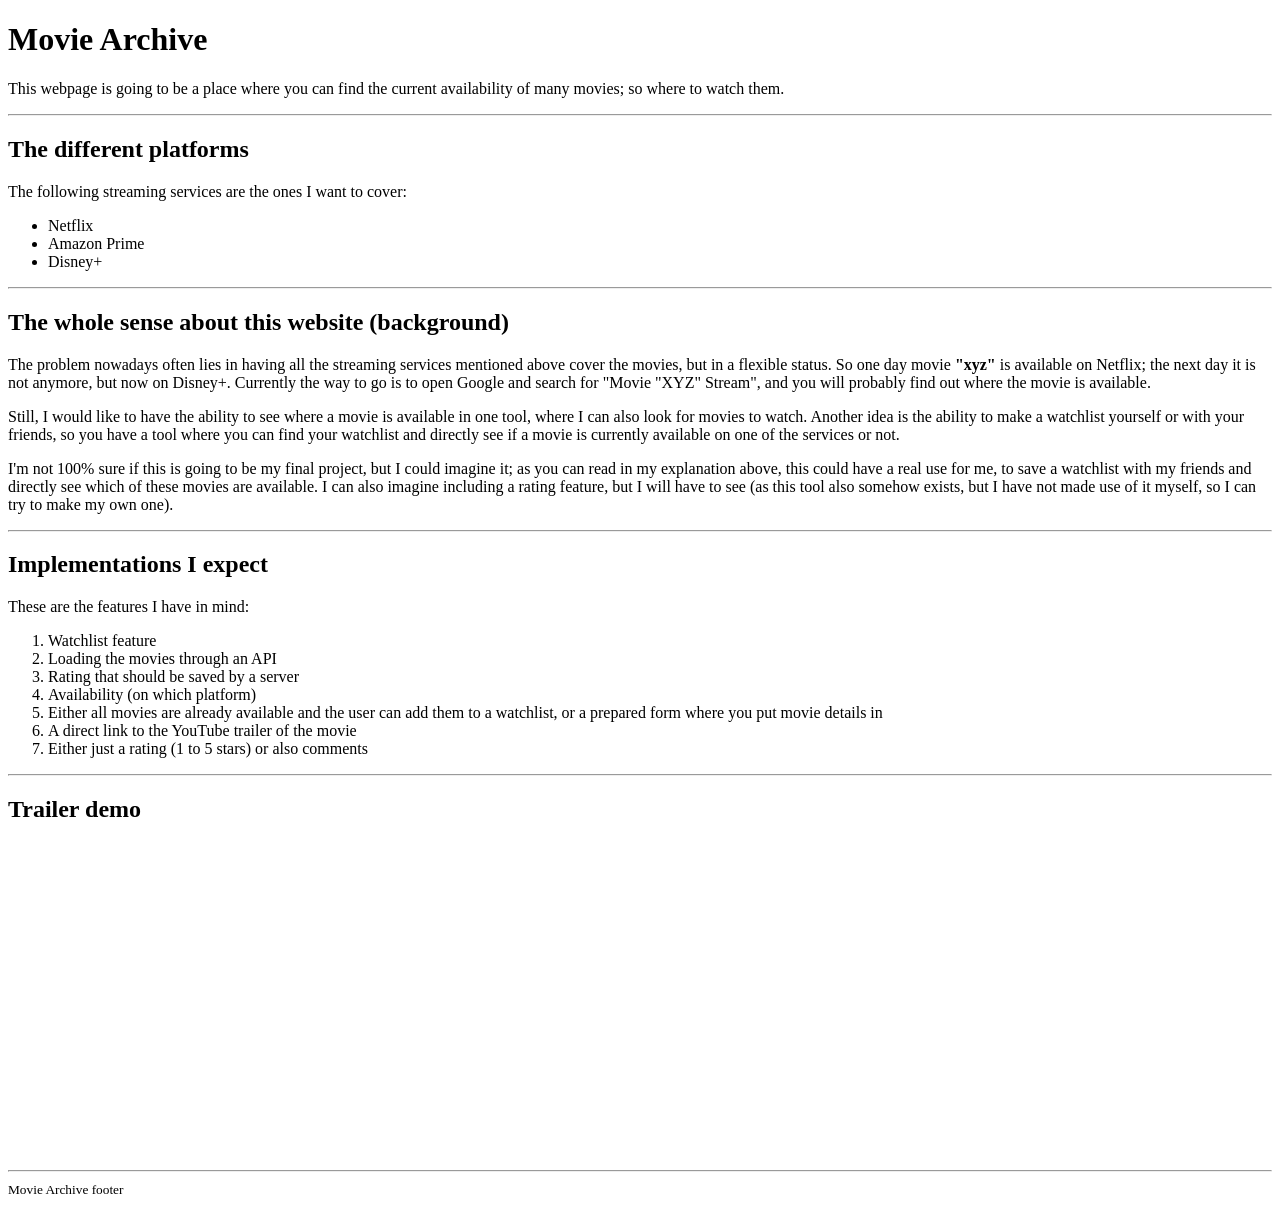
==== index.html @ 158f3317 "Add files via upload" ====
<!DOCTYPE html>
<html lang="en">

<head>
    <meta charset="UTF-8">
    <meta name="viewport" content="width=device-width, initial-scale=1.0">
    <title>Movie Archive</title>
</head>

<body>
    <header>
        <h1>Movie Archive</h1>
        <p>This webpage is going to be a place where you can find the current availability of many movies; so where to watch them.</p>
        <hr>
    </header>

    <main>
        <h2>The different platforms</h2>
        <p>The following streaming services are the ones I want to cover:</p>
        <ul>
            <li>Netflix</li>
            <li>Amazon Prime</li>
            <li>Disney+</li>
        </ul>

        <hr>

        <h2>The whole sense about this website (background)</h2>
        <p>
            The problem nowadays often lies in having all the streaming services mentioned above cover the movies,
            but in a flexible status. So one day movie <strong>"xyz"</strong> is available on Netflix;
            the next day it is not anymore, but now on Disney+. Currently the way to go is to open Google and search
            for "Movie "XYZ" Stream", and you will probably find out where the movie is available.
        </p>
        <p>
            Still, I would like to have the ability to see where a movie is available in one tool,
            where I can also look for movies to watch. Another idea is the ability to make a watchlist yourself or
            with your friends, so you have a tool where you can find your watchlist and directly see if a movie is
            currently available on one of the services or not.
        </p>
        <p>
            I'm not 100% sure if this is going to be my final project, but I could imagine it; as you can read
            in my explanation above, this could have a real use for me, to save a watchlist with my friends and
            directly see which of these movies are available. I can also imagine including a rating feature, but
            I will have to see (as this tool also somehow exists, but I have not made use of it myself, so I can
            try to make my own one).
        </p>

        <hr>

        <h2>Implementations I expect</h2>
        <p>These are the features I have in mind:</p>
        <ol>
            <li>Watchlist feature</li>
            <li>Loading the movies through an API</li>
            <li>Rating that should be saved by a server</li>
            <li>Availability (on which platform)</li>
            <li>Either all movies are already available and the user can add them to a watchlist,
                or a prepared form where you put movie details in</li>
            <li>A direct link to the YouTube trailer of the movie</li>
            <li>Either just a rating (1 to 5 stars) or also comments</li>
        </ol>

        <hr> 

        <h2>Trailer demo</h2>
        <iframe width="560" height="315"
            src="https://www.youtube.com/embed/YoHD9XEInc0"
            title="YouTube video player"
            frameborder="0"
            allowfullscreen></iframe>

    </main>

    <footer>
        <hr>
        <small>Movie Archive footer</small>
    </footer>

</body>

</html>
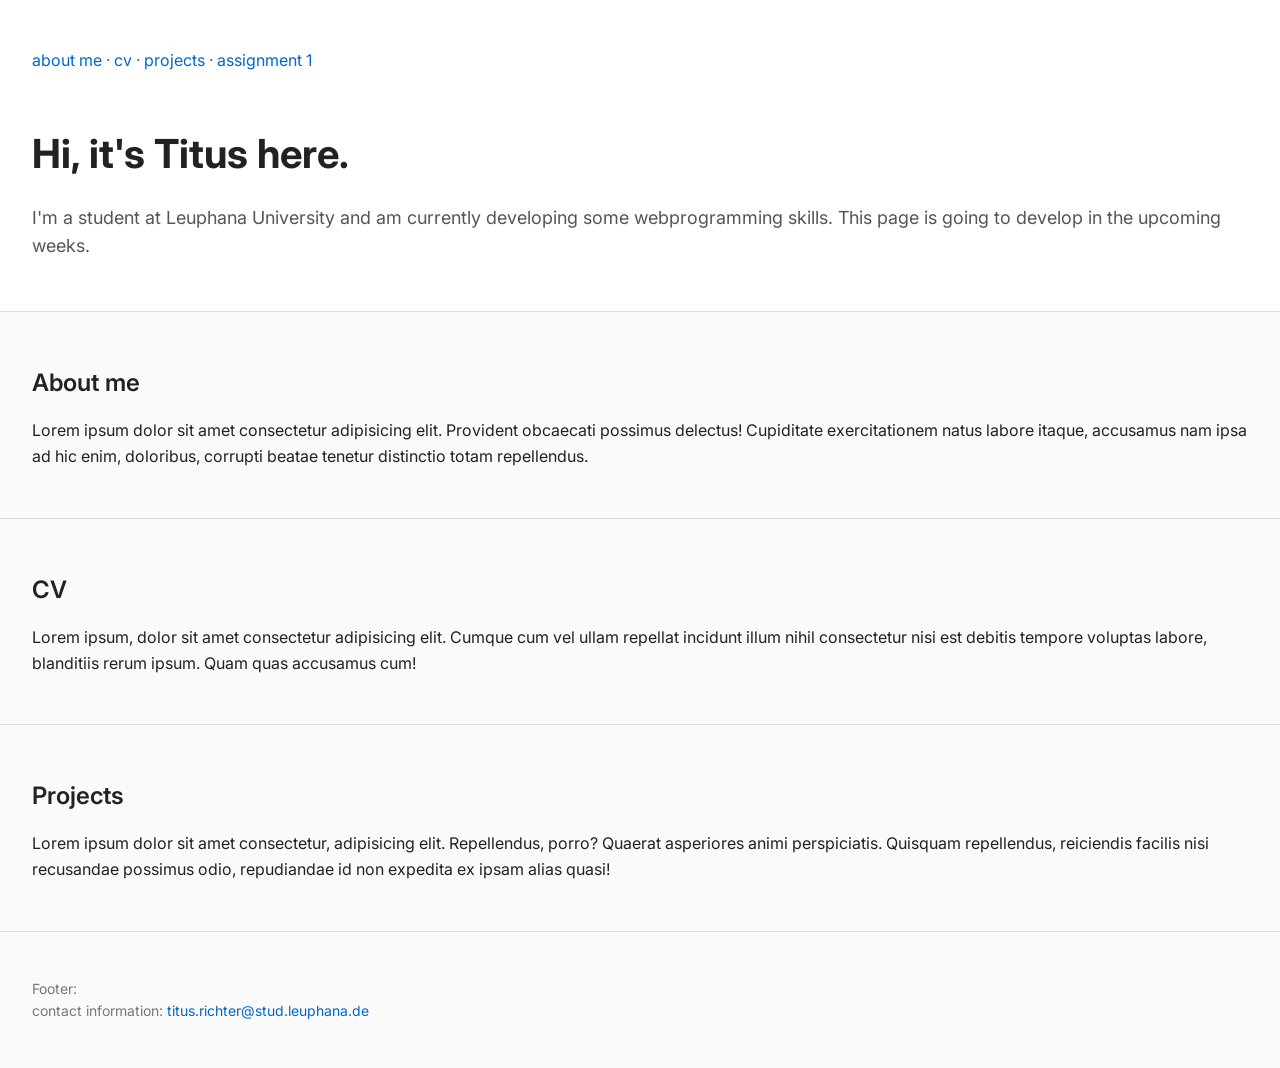
==== commit 52b33bbf: "Assignment 2: CV homepage with CSS + moved Movie Archive to assignment1/" ====
--- a/index.html
+++ b/index.html
@@ -4,79 +4,61 @@
 <head>
     <meta charset="UTF-8">
     <meta name="viewport" content="width=device-width, initial-scale=1.0">
-    <title>Movie Archive</title>
+    <meta name="description" content="This is the personal Website of Titus Richter">
+    <meta name="author" content="Titus Richter">
+    <title>Titus Richter: CV Webpage</title>
+
+    <link href="https://fonts.googleapis.com/css2?family=Inter:wght@400;600;700&display=swap" rel="stylesheet">
+
+    <link href="styles.css" rel="stylesheet">
 </head>
 
 <body>
-    <header>
-        <h1>Movie Archive</h1>
-        <p>This webpage is going to be a place where you can find the current availability of many movies; so where to watch them.</p>
-        <hr>
+    <header class="hero">
+        <p class="nav">
+            <a href="#about">about me</a> ·
+            <a href="#cv">cv</a> ·
+            <a href="#projects">projects</a> ·
+            <a href="assignment1/index.html">assignment 1</a>
+        </p>
+
+        <h1>Hi, it's Titus here.</h1>
+        <p class="lead">
+            I'm a student at Leuphana University and am currently developing some
+            webprogramming skills. This page is going to develop in the upcoming weeks.
+        </p>
     </header>
 
     <main>
-        <h2>The different platforms</h2>
-        <p>The following streaming services are the ones I want to cover:</p>
-        <ul>
-            <li>Netflix</li>
-            <li>Amazon Prime</li>
-            <li>Disney+</li>
-        </ul>
+        <section id="about" class="section">
+            <h2>About me</h2>
+            <p>
+                Lorem ipsum dolor sit amet consectetur adipisicing elit. Provident obcaecati possimus delectus! Cupiditate exercitationem natus labore itaque, accusamus nam ipsa ad hic enim, doloribus, corrupti beatae tenetur distinctio totam repellendus.
+            </p>
+        </section>
 
-        <hr>
+        <section id="cv" class="section">
+            <h2>CV</h2>
+            <p>
+                Lorem ipsum, dolor sit amet consectetur adipisicing elit. Cumque cum vel ullam repellat incidunt illum nihil consectetur nisi est debitis tempore voluptas labore, blanditiis rerum ipsum. Quam quas accusamus cum!
+            </p>
+        </section>
 
-        <h2>The whole sense about this website (background)</h2>
-        <p>
-            The problem nowadays often lies in having all the streaming services mentioned above cover the movies,
-            but in a flexible status. So one day movie <strong>"xyz"</strong> is available on Netflix;
-            the next day it is not anymore, but now on Disney+. Currently the way to go is to open Google and search
-            for "Movie "XYZ" Stream", and you will probably find out where the movie is available.
-        </p>
-        <p>
-            Still, I would like to have the ability to see where a movie is available in one tool,
-            where I can also look for movies to watch. Another idea is the ability to make a watchlist yourself or
-            with your friends, so you have a tool where you can find your watchlist and directly see if a movie is
-            currently available on one of the services or not.
-        </p>
-        <p>
-            I'm not 100% sure if this is going to be my final project, but I could imagine it; as you can read
-            in my explanation above, this could have a real use for me, to save a watchlist with my friends and
-            directly see which of these movies are available. I can also imagine including a rating feature, but
-            I will have to see (as this tool also somehow exists, but I have not made use of it myself, so I can
-            try to make my own one).
-        </p>
-
-        <hr>
-
-        <h2>Implementations I expect</h2>
-        <p>These are the features I have in mind:</p>
-        <ol>
-            <li>Watchlist feature</li>
-            <li>Loading the movies through an API</li>
-            <li>Rating that should be saved by a server</li>
-            <li>Availability (on which platform)</li>
-            <li>Either all movies are already available and the user can add them to a watchlist,
-                or a prepared form where you put movie details in</li>
-            <li>A direct link to the YouTube trailer of the movie</li>
-            <li>Either just a rating (1 to 5 stars) or also comments</li>
-        </ol>
-
-        <hr> 
-
-        <h2>Trailer demo</h2>
-        <iframe width="560" height="315"
-            src="https://www.youtube.com/embed/YoHD9XEInc0"
-            title="YouTube video player"
-            frameborder="0"
-            allowfullscreen></iframe>
-
+        <section id="projects" class="section">
+            <h2>Projects</h2>
+            <p>
+                Lorem ipsum dolor sit amet consectetur, adipisicing elit. Repellendus, porro? Quaerat asperiores animi perspiciatis. Quisquam repellendus, reiciendis facilis nisi recusandae possimus odio, repudiandae id non expedita ex ipsam alias quasi!
+            </p>
+        </section>
     </main>
 
     <footer>
-        <hr>
-        <small>Movie Archive footer</small>
+        <p>
+            Footer:
+            <br>
+            contact information: <a href="mailto:titus.richter@stud.leuphana.de">titus.richter@stud.leuphana.de</a>
+        </p>
     </footer>
-
 </body>
 
 </html>
--- a/styles.css
+++ b/styles.css
@@ -0,0 +1,63 @@
+body {
+    font-family: 'Inter', sans-serif;
+    color: #222;
+    background-color: #fafafa;
+    line-height: 1.6;
+    margin: 0;
+    padding: 0;
+}
+
+
+h1 {
+    font-size: 2.5rem;
+    font-weight: 700;
+    margin-bottom: 1rem;
+}
+
+h2 {
+    font-size: 1.5rem;
+    font-weight: 600;
+    margin-bottom: 1rem;
+}
+
+
+.lead {
+    font-size: 1.125rem;
+    color: #555;
+}
+
+
+a {
+    color: #0066cc;
+    text-decoration: none;
+}
+
+a:hover {
+    text-decoration: underline;
+}
+
+
+.hero {
+    padding: 2rem;
+    background-color: #fff;
+    border-bottom: 1px solid #ddd;
+}
+
+
+.nav {
+    margin-bottom: 3rem;
+    color: #555;
+}
+
+
+.section {
+    padding: 2rem;
+    border-bottom: 1px solid #ddd;
+}
+
+
+footer {
+    padding: 2rem;
+    color: #777;
+    font-size: 0.875rem;
+}
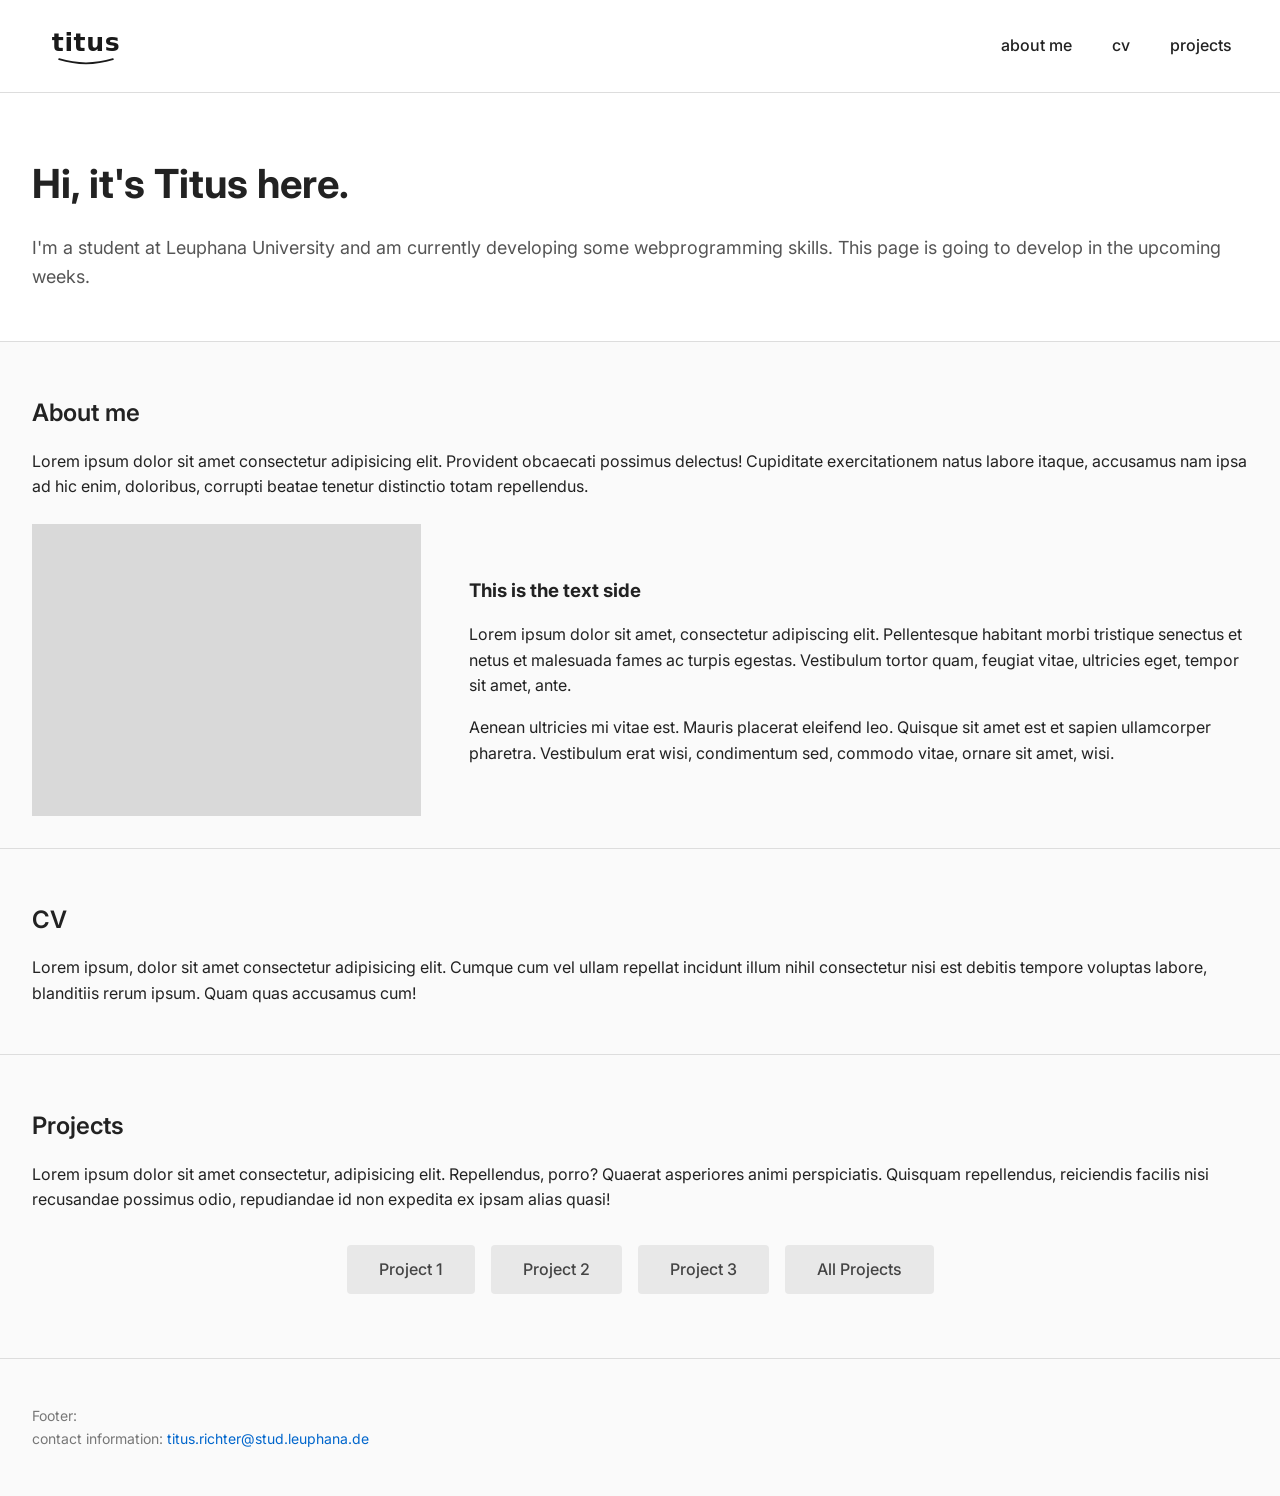
==== commit 66455b04: "Added logo, navbar, toolbar and text-image layout for week 3" ====
--- a/index.html
+++ b/index.html
@@ -14,14 +14,18 @@
 </head>
 
 <body>
+    <nav class="navbar">
+        <a href="index.html" class="brand">
+            <img src="images/logo.svg" alt="Titus" class="logo">
+        </a>
+        <ul class="nav-links">
+            <li><a href="#about">about me</a></li>
+            <li><a href="#cv">cv</a></li>
+            <li><a href="#projects">projects</a></li>
+        </ul>
+    </nav>
+
     <header class="hero">
-        <p class="nav">
-            <a href="#about">about me</a> ·
-            <a href="#cv">cv</a> ·
-            <a href="#projects">projects</a> ·
-            <a href="assignment1/index.html">assignment 1</a>
-        </p>
-
         <h1>Hi, it's Titus here.</h1>
         <p class="lead">
             I'm a student at Leuphana University and am currently developing some
@@ -35,6 +39,21 @@
             <p>
                 Lorem ipsum dolor sit amet consectetur adipisicing elit. Provident obcaecati possimus delectus! Cupiditate exercitationem natus labore itaque, accusamus nam ipsa ad hic enim, doloribus, corrupti beatae tenetur distinctio totam repellendus.
             </p>
+
+            <div class="text-image-row">
+                <div class="col">
+                    <div class="img-placeholder"></div>
+                </div>
+                <div class="col">
+                    <h3>This is the text side</h3>
+                    <p>
+                        Lorem ipsum dolor sit amet, consectetur adipiscing elit. Pellentesque habitant morbi tristique senectus et netus et malesuada fames ac turpis egestas. Vestibulum tortor quam, feugiat vitae, ultricies eget, tempor sit amet, ante.
+                    </p>
+                    <p>
+                        Aenean ultricies mi vitae est. Mauris placerat eleifend leo. Quisque sit amet est et sapien ullamcorper pharetra. Vestibulum erat wisi, condimentum sed, commodo vitae, ornare sit amet, wisi.
+                    </p>
+                </div>
+            </div>
         </section>
 
         <section id="cv" class="section">
@@ -49,6 +68,13 @@
             <p>
                 Lorem ipsum dolor sit amet consectetur, adipisicing elit. Repellendus, porro? Quaerat asperiores animi perspiciatis. Quisquam repellendus, reiciendis facilis nisi recusandae possimus odio, repudiandae id non expedita ex ipsam alias quasi!
             </p>
+
+            <ul class="toolbar">
+                <li><a href="#">Project 1</a></li>
+                <li><a href="#">Project 2</a></li>
+                <li><a href="#">Project 3</a></li>
+                <li><a href="#">All Projects</a></li>
+            </ul>
         </section>
     </main>
 
--- a/styles.css
+++ b/styles.css
@@ -44,9 +44,96 @@
 }
 
 
-.nav {
-    margin-bottom: 3rem;
-    color: #555;
+/* ---- Claude was used a help-tool in cowork to optimize my css from here ---- */
+/* ---- The focus should lay on my own skills and not AI. But AI is being used partly for support and optimization. ---- */
+.navbar {
+    display: flex;                  
+    justify-content: space-between; 
+    align-items: center;            
+    padding: 1.5rem 3rem;           
+    background-color: #fff;
+    border-bottom: 1px solid #ddd;
+    position: sticky;              
+    top: 0;                       
+}
+
+.brand {
+    display: flex;       
+    align-items: center;
+}
+
+.logo {
+    height: 44px;         
+    width: auto;
+}
+
+.nav-links {
+    display: flex;        
+    gap: 2.5rem;          
+    list-style: none;    
+    margin: 0;
+    padding: 0;
+}
+
+.nav-links a {
+    color: #222;
+    font-weight: 500;
+}
+
+.nav-links a:hover {
+    color: #000;
+    text-decoration: none;
+}
+
+.toolbar {
+    display: flex;            
+    justify-content: center;  
+    gap: 1rem;               
+    flex-wrap: wrap;          
+    list-style: none;         
+    margin: 2rem 0;
+    padding: 0;
+}
+
+.toolbar a {
+    display: block;
+    padding: 0.75rem 2rem;    
+    background: #e8e8e8;
+    border-radius: 4px;
+    color: #444;
+    text-decoration: none;
+    font-weight: 500;
+}
+
+.toolbar a:hover {
+    background: #ddd;
+    text-decoration: none;
+}
+
+.text-image-row {
+    display: flex;        
+    gap: 3rem;            
+    margin-top: 1.5rem;
+    align-items: center;  
+}
+
+.text-image-row .col:first-child { flex: 1; }   
+.text-image-row .col:last-child  { flex: 2; }   
+
+.img-placeholder {
+    width: 100%;
+    aspect-ratio: 4 / 3;   
+    background: #d9d9d9;    
+}
+
+.text-image-row h3 {
+    margin-bottom: 0.75rem;
+}
+
+@media (max-width: 640px) {
+    .text-image-row {
+        flex-direction: column;
+    }
 }
 
 
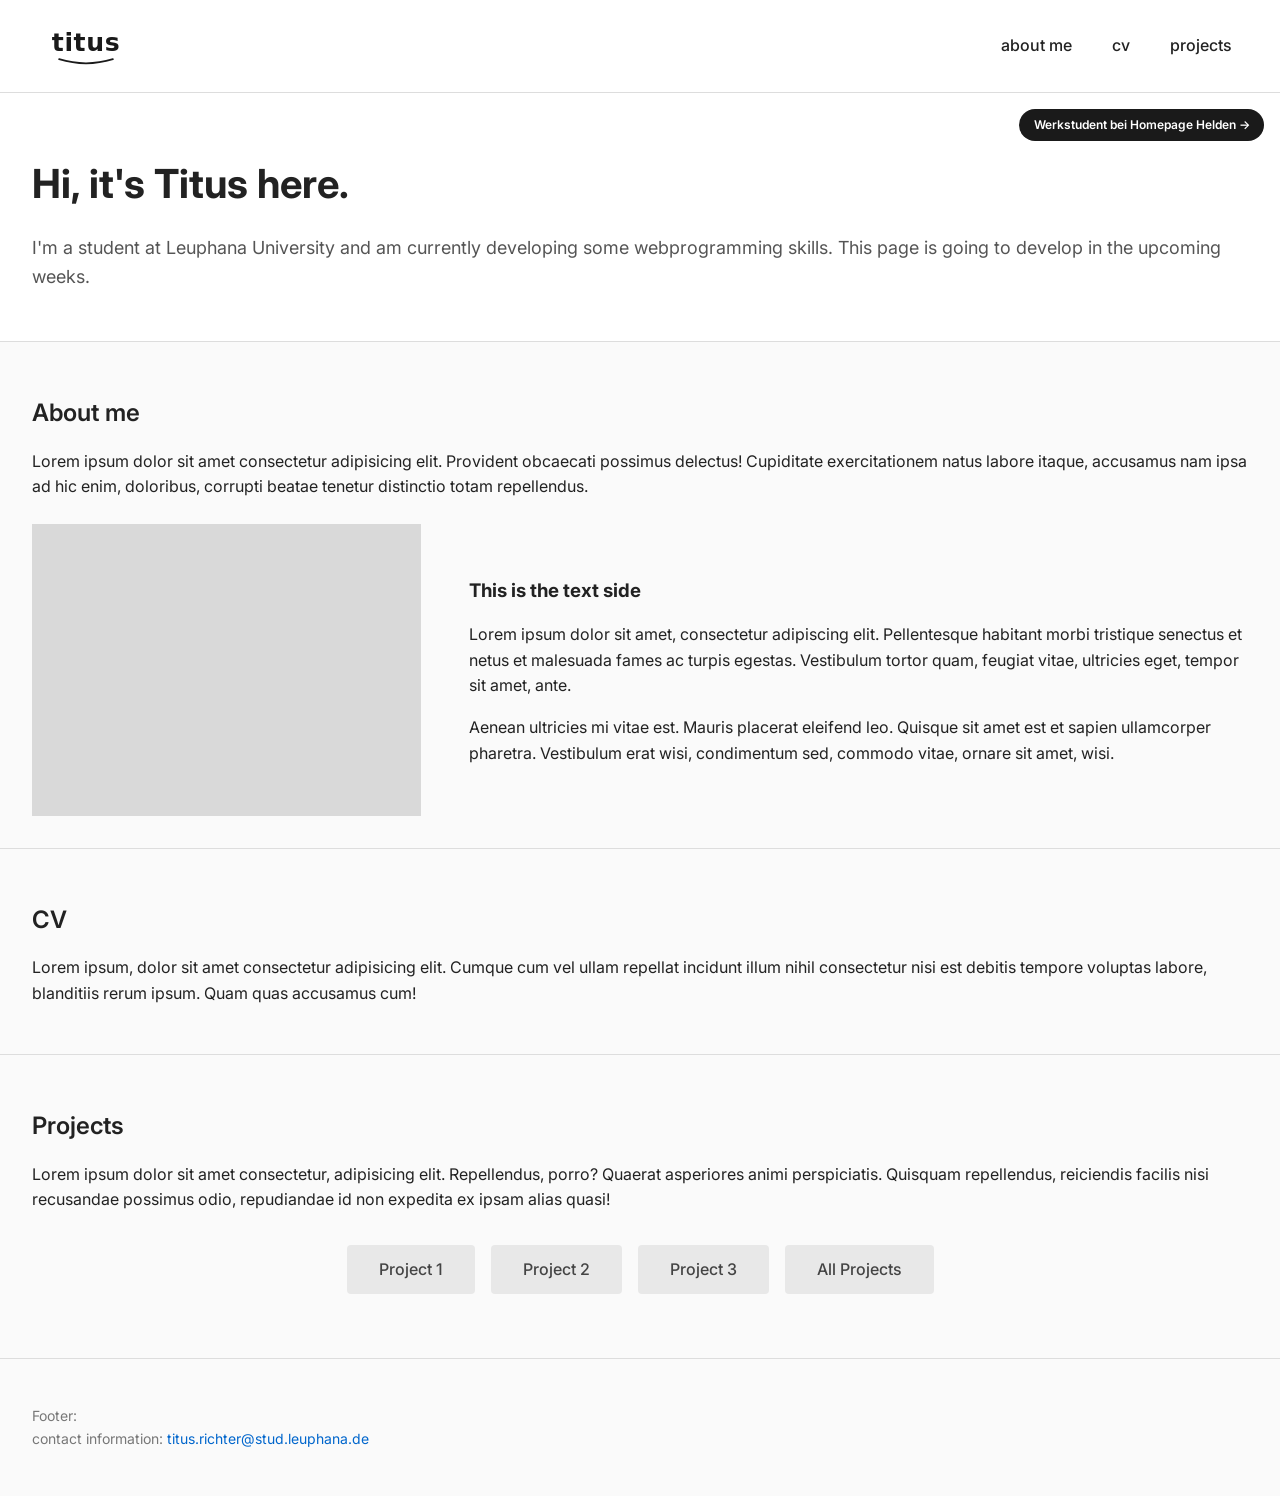
==== commit 44275385: "Werkstudent-Badge im Hero ergänzt (position)" ====
--- a/index.html
+++ b/index.html
@@ -26,6 +26,7 @@
     </nav>
 
     <header class="hero">
+        <a href="index.html" class="badge">Werkstudent bei Homepage Helden &rarr;</a>
         <h1>Hi, it's Titus here.</h1>
         <p class="lead">
             I'm a student at Leuphana University and am currently developing some
--- a/styles.css
+++ b/styles.css
@@ -41,6 +41,24 @@
     padding: 2rem;
     background-color: #fff;
     border-bottom: 1px solid #ddd;
+    position: relative;  
+}
+
+.badge {
+    position: absolute;   
+    top: 16px;           
+    right: 16px;         
+    background: #1a1a1a;
+    color: #fff;
+    font-size: 0.75rem;
+    font-weight: 600;
+    padding: 0.4rem 0.9rem;
+    border-radius: 999px; 
+    text-decoration: none;
+}
+
+.badge:hover {
+    background: #333;
 }
 
 
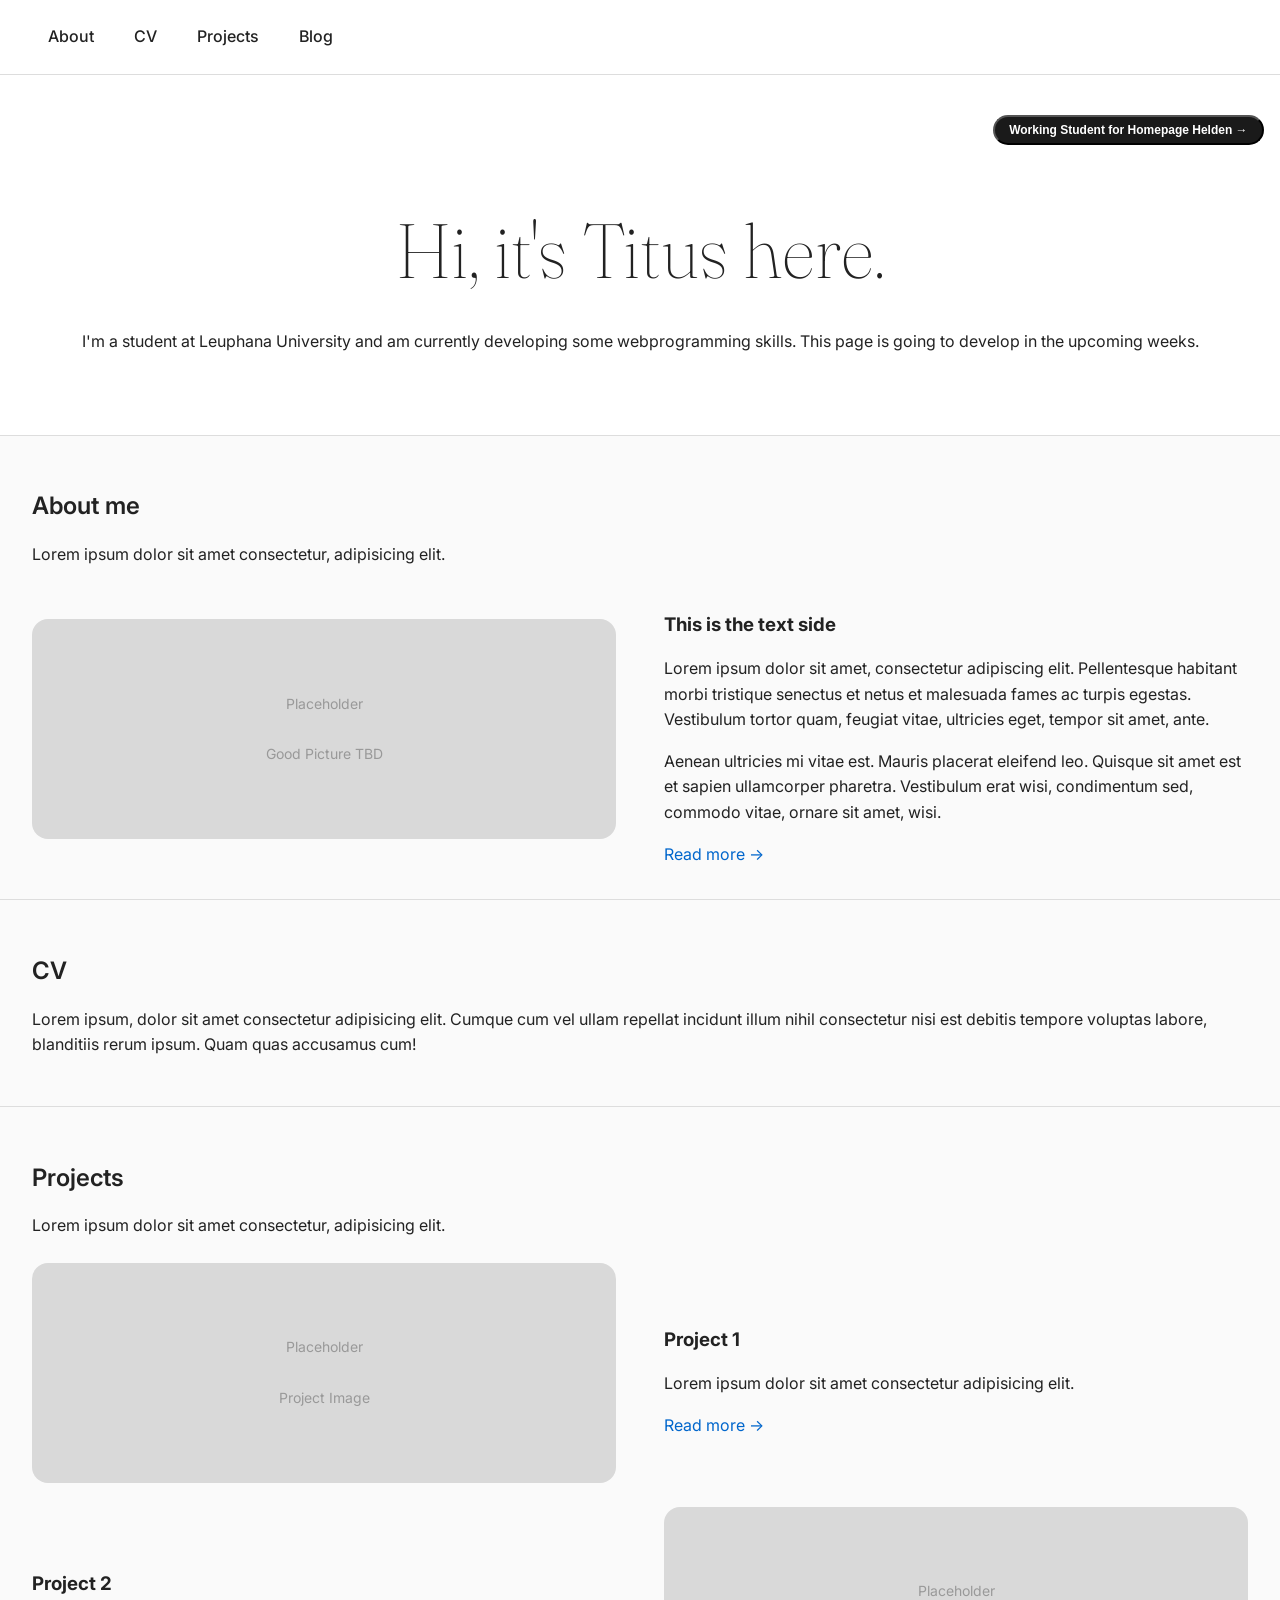
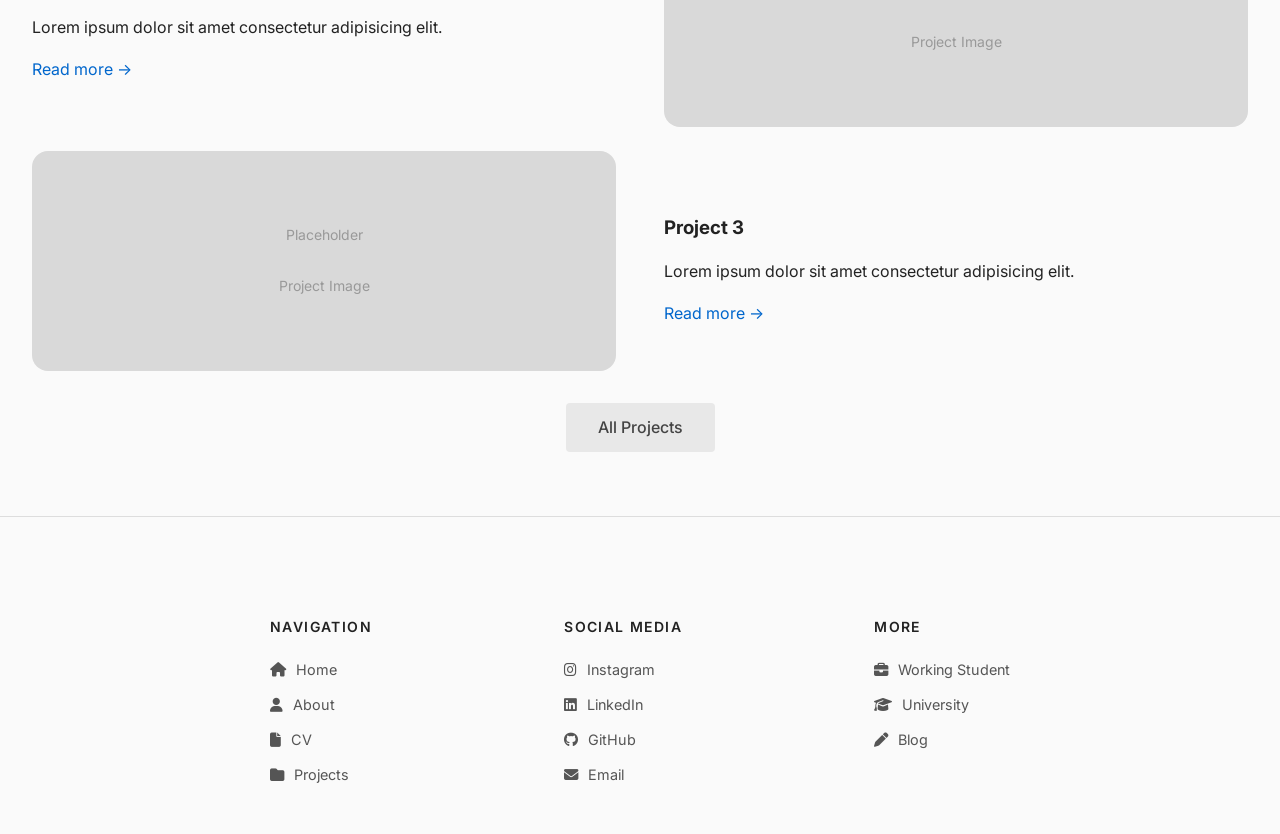
==== commit 9a61a15e: "Assignment 5 changes" ====
--- a/index.html
+++ b/index.html
@@ -8,42 +8,49 @@
     <meta name="author" content="Titus Richter">
     <title>Titus Richter: CV Webpage</title>
 
-    <link href="https://fonts.googleapis.com/css2?family=Inter:wght@400;600;700&display=swap" rel="stylesheet">
+    <link href="https://fonts.googleapis.com/css2?family=Inter:wght@400;600;700&family=Fraunces:wght@400&display=swap" rel="stylesheet">
+    <!-- The Font Awesome icon library is used for styling icons across the page -->
+    <link rel="stylesheet" href="https://cdnjs.cloudflare.com/ajax/libs/font-awesome/6.5.0/css/all.min.css">
 
     <link href="styles.css" rel="stylesheet">
 </head>
 
 <body>
     <nav class="navbar">
-        <a href="index.html" class="brand">
-            <img src="images/logo.svg" alt="Titus" class="logo">
-        </a>
         <ul class="nav-links">
-            <li><a href="#about">about me</a></li>
-            <li><a href="#cv">cv</a></li>
-            <li><a href="#projects">projects</a></li>
+            <li><a href="about-me.html">About</a></li>
+            <li><a href="cv.html">CV</a></li>
+            <li><a href="projects.html">Projects</a></li>
+            <li><a href="blog.html">Blog</a></li>
         </ul>
     </nav>
 
     <header class="hero">
-        <a href="index.html" class="badge">Werkstudent bei Homepage Helden &rarr;</a>
+        <button id="myButton" class="badge">Working Student for Homepage Helden &rarr;</button>
+        <div class="display_text hideP">
+            <div class="modal-box">
+                <button id="closeBtn">✕</button>
+                <p>Lorem, ipsum dolor sit amet consectetur adipisicing elit. Accusamus ipsa consectetur, quo ex repellendus quam voluptatem, architecto natus officiis vero beatae voluptates ut. Quis nam eos quasi omnis minus saepe.</p>
+                <a href="working-student.html">Read more →</a>
+            </div>
+        </div>
         <h1>Hi, it's Titus here.</h1>
-        <p class="lead">
-            I'm a student at Leuphana University and am currently developing some
-            webprogramming skills. This page is going to develop in the upcoming weeks.
-        </p>
+        <p>I'm a student at Leuphana University and am currently developing some webprogramming skills. This page is going to develop in the upcoming weeks.</p>
     </header>
 
     <main>
         <section id="about" class="section">
             <h2>About me</h2>
             <p>
-                Lorem ipsum dolor sit amet consectetur adipisicing elit. Provident obcaecati possimus delectus! Cupiditate exercitationem natus labore itaque, accusamus nam ipsa ad hic enim, doloribus, corrupti beatae tenetur distinctio totam repellendus.
+                Lorem ipsum dolor sit amet consectetur, adipisicing elit.
             </p>
 
             <div class="text-image-row">
                 <div class="col">
-                    <div class="img-placeholder"></div>
+                    <div class="img-placeholder">
+                        <p>Placeholder</p>
+                        <p>Good Picture TBD</p>
+                    </div>
                 </div>
                 <div class="col">
                     <h3>This is the text side</h3>
@@ -53,6 +60,7 @@
                     <p>
                         Aenean ultricies mi vitae est. Mauris placerat eleifend leo. Quisque sit amet est et sapien ullamcorper pharetra. Vestibulum erat wisi, condimentum sed, commodo vitae, ornare sit amet, wisi.
                     </p>
+                    <a href="about-me.html">Read more →</a>
                 </div>
             </div>
         </section>
@@ -67,25 +75,84 @@
         <section id="projects" class="section">
             <h2>Projects</h2>
             <p>
-                Lorem ipsum dolor sit amet consectetur, adipisicing elit. Repellendus, porro? Quaerat asperiores animi perspiciatis. Quisquam repellendus, reiciendis facilis nisi recusandae possimus odio, repudiandae id non expedita ex ipsam alias quasi!
+                Lorem ipsum dolor sit amet consectetur, adipisicing elit.
             </p>
 
-            <ul class="toolbar">
-                <li><a href="#">Project 1</a></li>
-                <li><a href="#">Project 2</a></li>
-                <li><a href="#">Project 3</a></li>
-                <li><a href="#">All Projects</a></li>
-            </ul>
+            <div class="text-image-row">
+                <div class="col">
+                    <div class="img-placeholder project-img">
+                        <p>Placeholder</p>
+                        <p>Project Image</p>
+                    </div>
+                </div>
+                <div class="col">
+                    <h3>Project 1</h3>
+                    <p>Lorem ipsum dolor sit amet consectetur adipisicing elit.</p>
+                    <a href="projects.html">Read more →</a>
+                </div>
+            </div>
+
+            <div class="text-image-row reverse">
+                <div class="col">
+                    <h3>Project 2</h3>
+                    <p>Lorem ipsum dolor sit amet consectetur adipisicing elit.</p>
+                    <a href="projects.html">Read more →</a>
+                </div>
+                <div class="col">
+                    <div class="img-placeholder project-img">
+                        <p>Placeholder</p>
+                        <p>Project Image</p>
+                    </div>
+                </div>
+            </div>
+
+            <div class="text-image-row">
+                <div class="col">
+                    <div class="img-placeholder project-img">
+                        <p>Placeholder</p>
+                        <p>Project Image</p>
+                    </div>
+                </div>
+                <div class="col">
+                    <h3>Project 3</h3>
+                    <p>Lorem ipsum dolor sit amet consectetur adipisicing elit.</p>
+                    <a href="projects.html">Read more →</a>
+                </div>
+            </div>
+
+            <div class="toolbar">
+                <a href="projects.html">All Projects</a>
+            </div>
         </section>
     </main>
 
-    <footer>
-        <p>
-            Footer:
-            <br>
-            contact information: <a href="mailto:titus.richter@stud.leuphana.de">titus.richter@stud.leuphana.de</a>
-        </p>
+    <footer class="footer">
+        <div class="footer-grid">
+            <div class="footer-col">
+                <h4>Navigation</h4>
+                <a href="index.html"><i class="fa-solid fa-house"></i> Home</a>
+                <a href="about-me.html"><i class="fa-solid fa-user"></i> About</a>
+                <a href="cv.html"><i class="fa-solid fa-file"></i> CV</a>
+                <a href="projects.html"><i class="fa-solid fa-folder"></i> Projects</a>
+            </div>
+            <div class="footer-col">
+                <h4>Social Media</h4>
+                <a href="https://www.instagram.com/t.rchtr_/"><i class="fa-brands fa-instagram"></i> Instagram</a>
+                <a href="https://linkedin.com"><i class="fa-brands fa-linkedin"></i> LinkedIn</a>
+                <a href="https://github.com/Titus-Git-Hub"><i class="fa-brands fa-github"></i> GitHub</a>
+                <a href="xxx"><i class="fa-solid fa-envelope"></i> Email</a>
+            </div>
+            <div class="footer-col">
+                <h4>More</h4>
+                <a href="working-student.html"><i class="fa-solid fa-briefcase"></i> Working Student</a>
+                <a href="university.html"><i class="fa-solid fa-graduation-cap"></i> University</a>
+                <a href="blog.html"><i class="fa-solid fa-pen"></i> Blog</a>
+            </div>
+        </div>
     </footer>
+
+    <script src="script.js"></script>
+
 </body>
 
-</html>
+</html>
--- a/styles.css
+++ b/styles.css
@@ -7,7 +7,6 @@
     padding: 0;
 }
 
-
 h1 {
     font-size: 2.5rem;
     font-weight: 700;
@@ -20,13 +19,6 @@
     margin-bottom: 1rem;
 }
 
-
-.lead {
-    font-size: 1.125rem;
-    color: #555;
-}
-
-
 a {
     color: #0066cc;
     text-decoration: none;
@@ -36,59 +28,51 @@
     text-decoration: underline;
 }
 
-
 .hero {
-    padding: 2rem;
+    padding: 4rem 2rem;
     background-color: #fff;
     border-bottom: 1px solid #ddd;
-    position: relative;  
+    position: relative;
+    text-align: center;
 }
 
 .badge {
-    position: absolute;   
-    top: 16px;           
-    right: 16px;         
+    position: absolute;
+    top: 40px;
+    right: 16px;
     background: #1a1a1a;
     color: #fff;
     font-size: 0.75rem;
     font-weight: 600;
     padding: 0.4rem 0.9rem;
-    border-radius: 999px; 
-    text-decoration: none;
+    border-radius: 999px;
+    text-decoration: none;
+    cursor: pointer;
+    transition: background 0.5s ease, transform 0.3s ease;
 }
 
 .badge:hover {
     background: #333;
-}
-
+    transform: translateY(-3px);
+}
 
 /* ---- Claude was used a help-tool in cowork to optimize my css from here ---- */
 /* ---- The focus should lay on my own skills and not AI. But AI is being used partly for support and optimization. ---- */
 .navbar {
-    display: flex;                  
-    justify-content: space-between; 
-    align-items: center;            
-    padding: 1.5rem 3rem;           
+    display: flex;
+    justify-content: space-between;
+    align-items: center;
+    padding: 1.5rem 3rem;
     background-color: #fff;
     border-bottom: 1px solid #ddd;
-    position: sticky;              
-    top: 0;                       
-}
-
-.brand {
-    display: flex;       
-    align-items: center;
-}
-
-.logo {
-    height: 44px;         
-    width: auto;
+    position: sticky;
+    top: 0;
 }
 
 .nav-links {
-    display: flex;        
-    gap: 2.5rem;          
-    list-style: none;    
+    display: flex;
+    gap: 2.5rem;
+    list-style: none;
     margin: 0;
     padding: 0;
 }
@@ -104,18 +88,18 @@
 }
 
 .toolbar {
-    display: flex;            
-    justify-content: center;  
-    gap: 1rem;               
-    flex-wrap: wrap;          
-    list-style: none;         
+    display: flex;
+    justify-content: center;
+    gap: 1rem;
+    flex-wrap: wrap;
+    list-style: none;
     margin: 2rem 0;
     padding: 0;
 }
 
 .toolbar a {
     display: block;
-    padding: 0.75rem 2rem;    
+    padding: 0.75rem 2rem;
     background: #e8e8e8;
     border-radius: 4px;
     color: #444;
@@ -129,19 +113,26 @@
 }
 
 .text-image-row {
-    display: flex;        
-    gap: 3rem;            
+    display: flex;
+    gap: 3rem;
     margin-top: 1.5rem;
-    align-items: center;  
-}
-
-.text-image-row .col:first-child { flex: 1; }   
-.text-image-row .col:last-child  { flex: 2; }   
+    align-items: center;
+}
+
+.text-image-row .col { flex: 1; }
 
 .img-placeholder {
     width: 100%;
-    aspect-ratio: 4 / 3;   
-    background: #d9d9d9;    
+    aspect-ratio: 3 / 4;
+    background: #d9d9d9;
+    border-radius: 16px;
+    display: flex;
+    flex-direction: column;
+    justify-content: center;
+    align-items: center;
+    color: #999;
+    font-size: 0.875rem;
+    max-height: 220px;
 }
 
 .text-image-row h3 {
@@ -154,15 +145,108 @@
     }
 }
 
-
 .section {
     padding: 2rem;
     border-bottom: 1px solid #ddd;
 }
 
-
-footer {
+.footer {
+    padding: 3rem 2rem;
+    margin-top: 2rem;
+}
+
+.footer-grid {
+    display: flex;
+    justify-content: space-around;
+    gap: 2rem;
+    max-width: 900px;
+    margin: 0 auto;
+}
+
+.footer-col {
+    display: flex;
+    flex-direction: column;
+    gap: 0.75rem;
+}
+
+.footer-col h4 {
+    color: #222;
+    font-size: 0.875rem;
+    font-weight: 600;
+    letter-spacing: 0.1em;
+    text-transform: uppercase;
+    margin-bottom: 0.5rem;
+}
+
+.footer-col a {
+    color: #555;
+    font-size: 0.9rem;
+    display: flex;
+    align-items: center;
+    gap: 0.6rem;
+}
+
+.footer-col a:hover {
+    color: #000;
+    text-decoration: none;
+}
+
+.display_text {
+    position: fixed;
+    inset: 0;
+    background: rgba(0, 0, 0, 0.4);
+    display: flex;
+    justify-content: center;
+    align-items: center;
+}
+
+.hideP {
+    display: none;
+}
+
+.modal-box {
+    background: #fff;
+    border-radius: 16px;
     padding: 2rem;
-    color: #777;
-    font-size: 0.875rem;
-}
+    max-width: 400px;
+    width: 90%;
+    position: relative;
+}
+
+#closeBtn {
+    position: absolute;
+    top: 1rem;
+    right: 1rem;
+    background: none;
+    border: none;
+    font-size: 1rem;
+    cursor: pointer;
+}
+
+.project-img {
+    transition: transform 0.3s ease;
+}
+
+.project-img:hover {
+    transform: scale(1.05);
+}
+
+/*
+The following code was generated with AI assistance to handle responsive layout behaviour for the text-image rows on smaller screen sizes.
+*/
+
+@media (max-width: 640px) {
+    .text-image-row {
+        flex-direction: column;
+    }
+
+    .text-image-row.reverse {
+        flex-direction: column-reverse;
+    }
+}
+
+.hero h1 {
+    font-size: clamp(2.5rem, 6vw, 5rem);
+    font-weight: 50;
+    font-family: 'Fraunces', serif;
+}
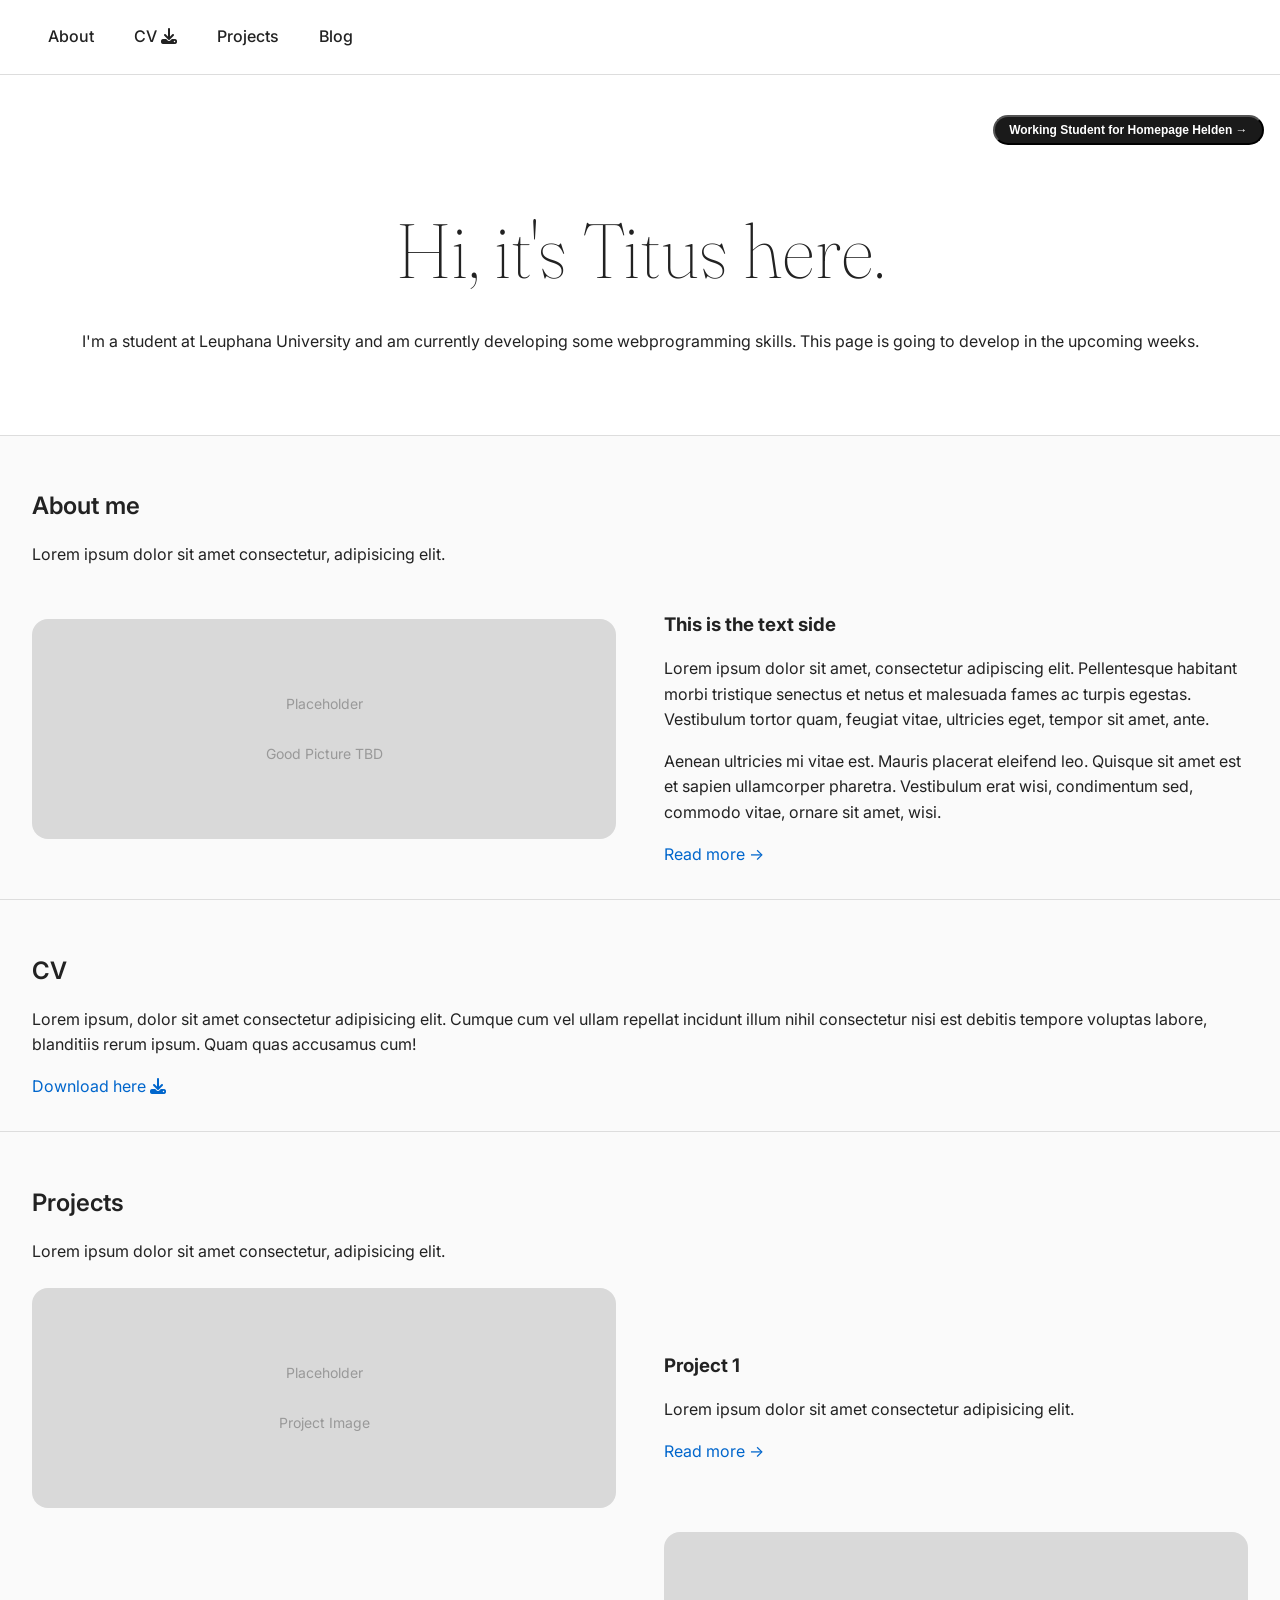
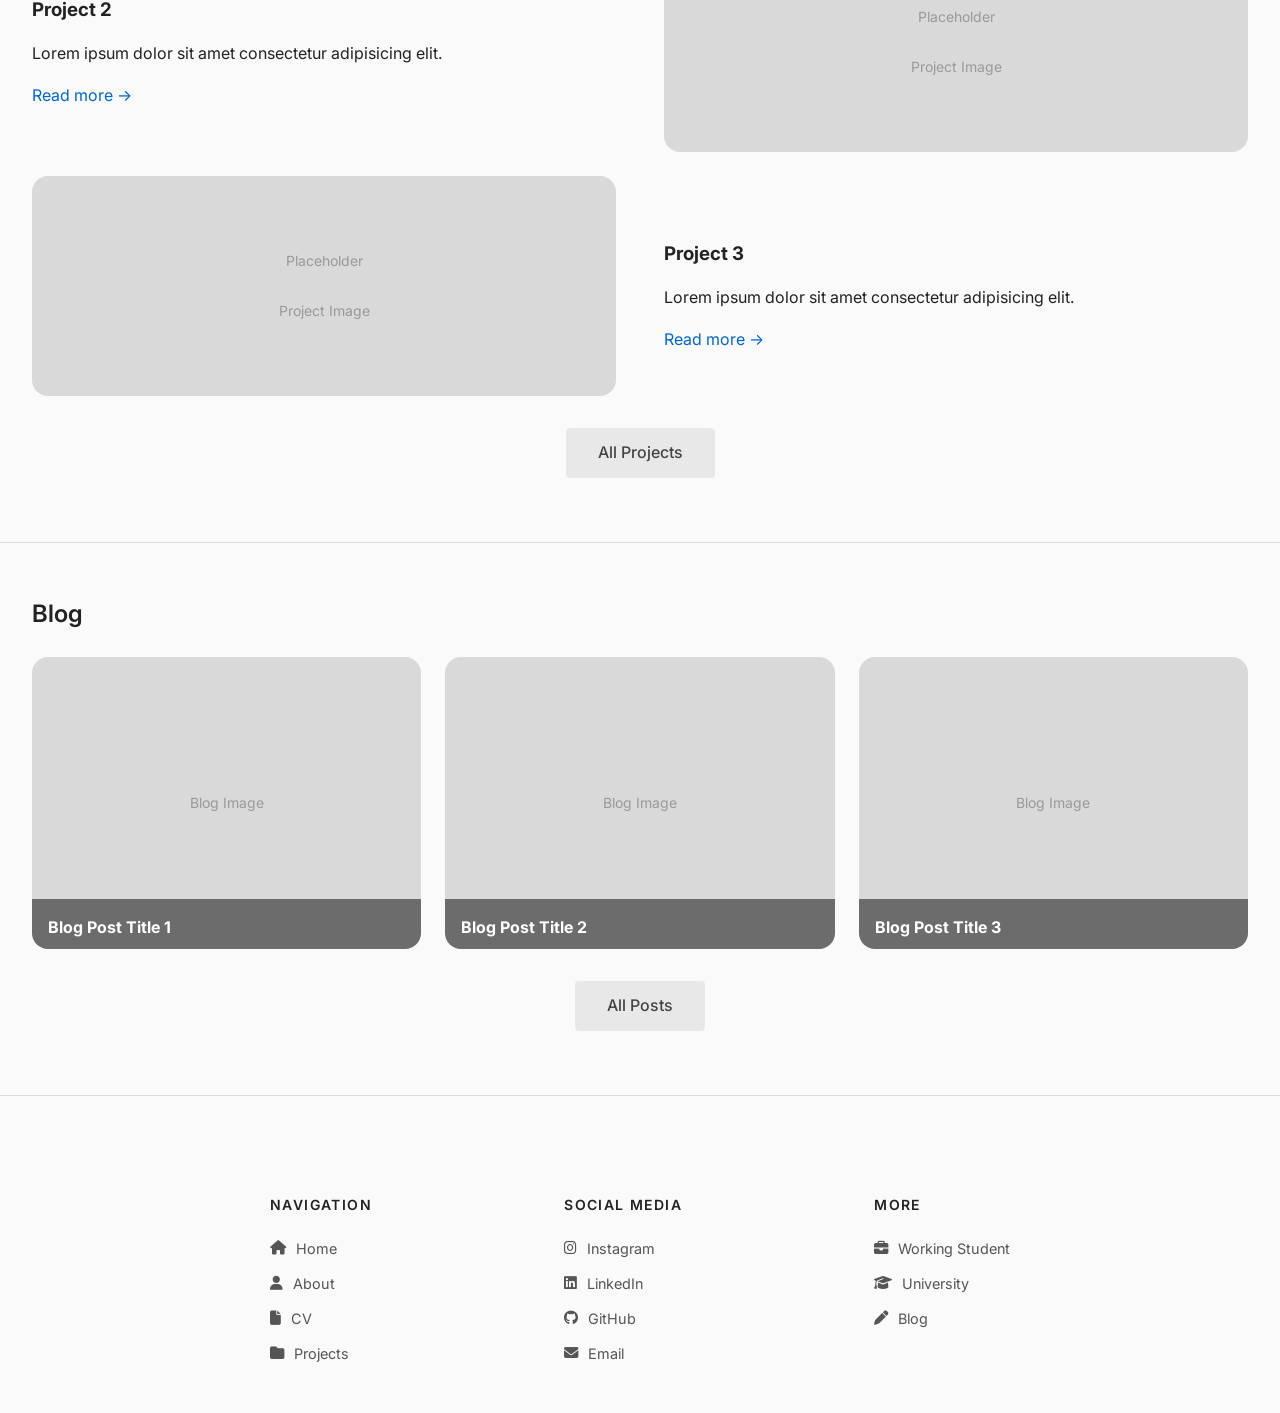
==== commit 267ca112: "Footer and Header Design and Link Update for CV + Blog section added on homepage + README Update wit" ====
--- a/index.html
+++ b/index.html
@@ -19,7 +19,7 @@
     <nav class="navbar">
         <ul class="nav-links">
             <li><a href="about-me.html">About</a></li>
-            <li><a href="cv.html">CV</a></li>
+            <li><a>CV <i class="fa-solid fa-download"></i></a></li>
             <li><a href="projects.html">Projects</a></li>
             <li><a href="blog.html">Blog</a></li>
         </ul>
@@ -70,6 +70,7 @@
             <p>
                 Lorem ipsum, dolor sit amet consectetur adipisicing elit. Cumque cum vel ullam repellat incidunt illum nihil consectetur nisi est debitis tempore voluptas labore, blanditiis rerum ipsum. Quam quas accusamus cum!
             </p>
+            <a>Download here <i class="fa-solid fa-download"></i></a>
         </section>
 
         <section id="projects" class="section">
@@ -124,6 +125,33 @@
                 <a href="projects.html">All Projects</a>
             </div>
         </section>
+
+        <section id="blog" class="section">
+        <h2>Blog</h2>
+        <div class="blog-grid">
+            <div class="blog-card">
+                <div class="blog-img img-placeholder">
+                    <p>Blog Image</p>
+                </div>
+                <h3 class="blog-title">Blog Post Title 1</h3>
+            </div>
+            <div class="blog-card">
+                <div class="blog-img img-placeholder">
+                    <p>Blog Image</p>
+                </div>
+                <h3 class="blog-title">Blog Post Title 2</h3>
+            </div>
+            <div class="blog-card">
+                <div class="blog-img img-placeholder">
+                    <p>Blog Image</p>
+                </div>
+                <h3 class="blog-title">Blog Post Title 3</h3>
+            </div>
+        </div>
+        <div class="toolbar">
+            <a href="blog.html">All Posts</a>
+        </div>
+    </section>
     </main>
 
     <footer class="footer">
@@ -132,7 +160,7 @@
                 <h4>Navigation</h4>
                 <a href="index.html"><i class="fa-solid fa-house"></i> Home</a>
                 <a href="about-me.html"><i class="fa-solid fa-user"></i> About</a>
-                <a href="cv.html"><i class="fa-solid fa-file"></i> CV</a>
+                <a><i class="fa-solid fa-file"></i> CV</a>
                 <a href="projects.html"><i class="fa-solid fa-folder"></i> Projects</a>
             </div>
             <div class="footer-col">
--- a/styles.css
+++ b/styles.css
@@ -249,4 +249,51 @@
     font-size: clamp(2.5rem, 6vw, 5rem);
     font-weight: 50;
     font-family: 'Fraunces', serif;
+}
+
+/*
+The following code was generated with AI assistance to achieve the hover effect for the blog post cards, inspired by an external design reference.
+*/
+
+.blog-grid {
+    display: flex;
+    gap: 1.5rem;
+    margin-top: 1.5rem;
+}
+
+.blog-card {
+    flex: 1;
+    border-radius: 16px;
+    overflow: hidden;
+    position: relative;
+    cursor: pointer;
+}
+
+.blog-img {
+    max-height: none;
+    aspect-ratio: 4 / 3;
+    border-radius: 0;
+    transition: transform 0.3s ease;
+}
+
+.blog-card:hover .blog-img {
+    transform: scale(1.05);
+}
+
+.blog-title {
+    position: absolute;
+    bottom: 0;
+    left: 0;
+    right: 0;
+    padding: 1rem;
+    background: rgba(0, 0, 0, 0.5);
+    color: #fff;
+    margin: 0;
+    font-size: 1rem;
+    transition: transform 0.3s ease;
+    transform: translateY(8px);
+}
+
+.blog-card:hover .blog-title {
+    transform: translateY(0);
 }
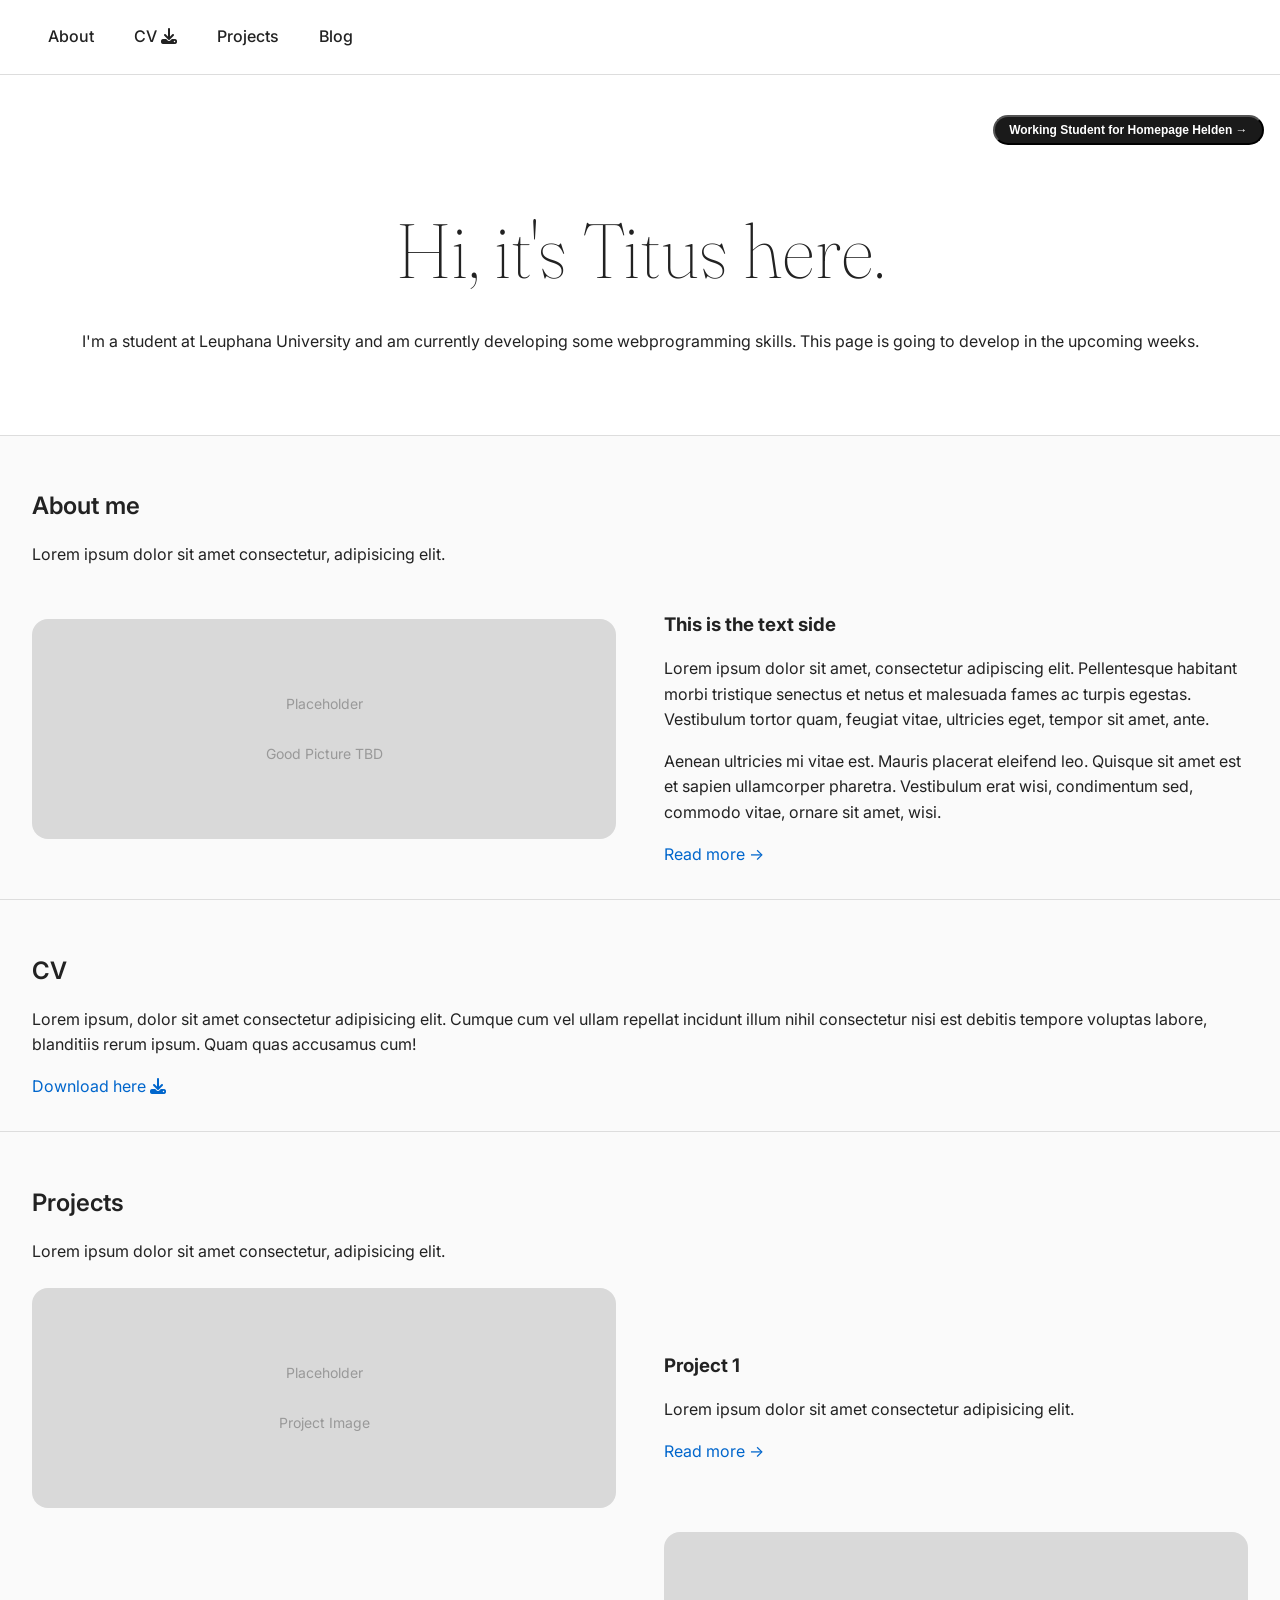
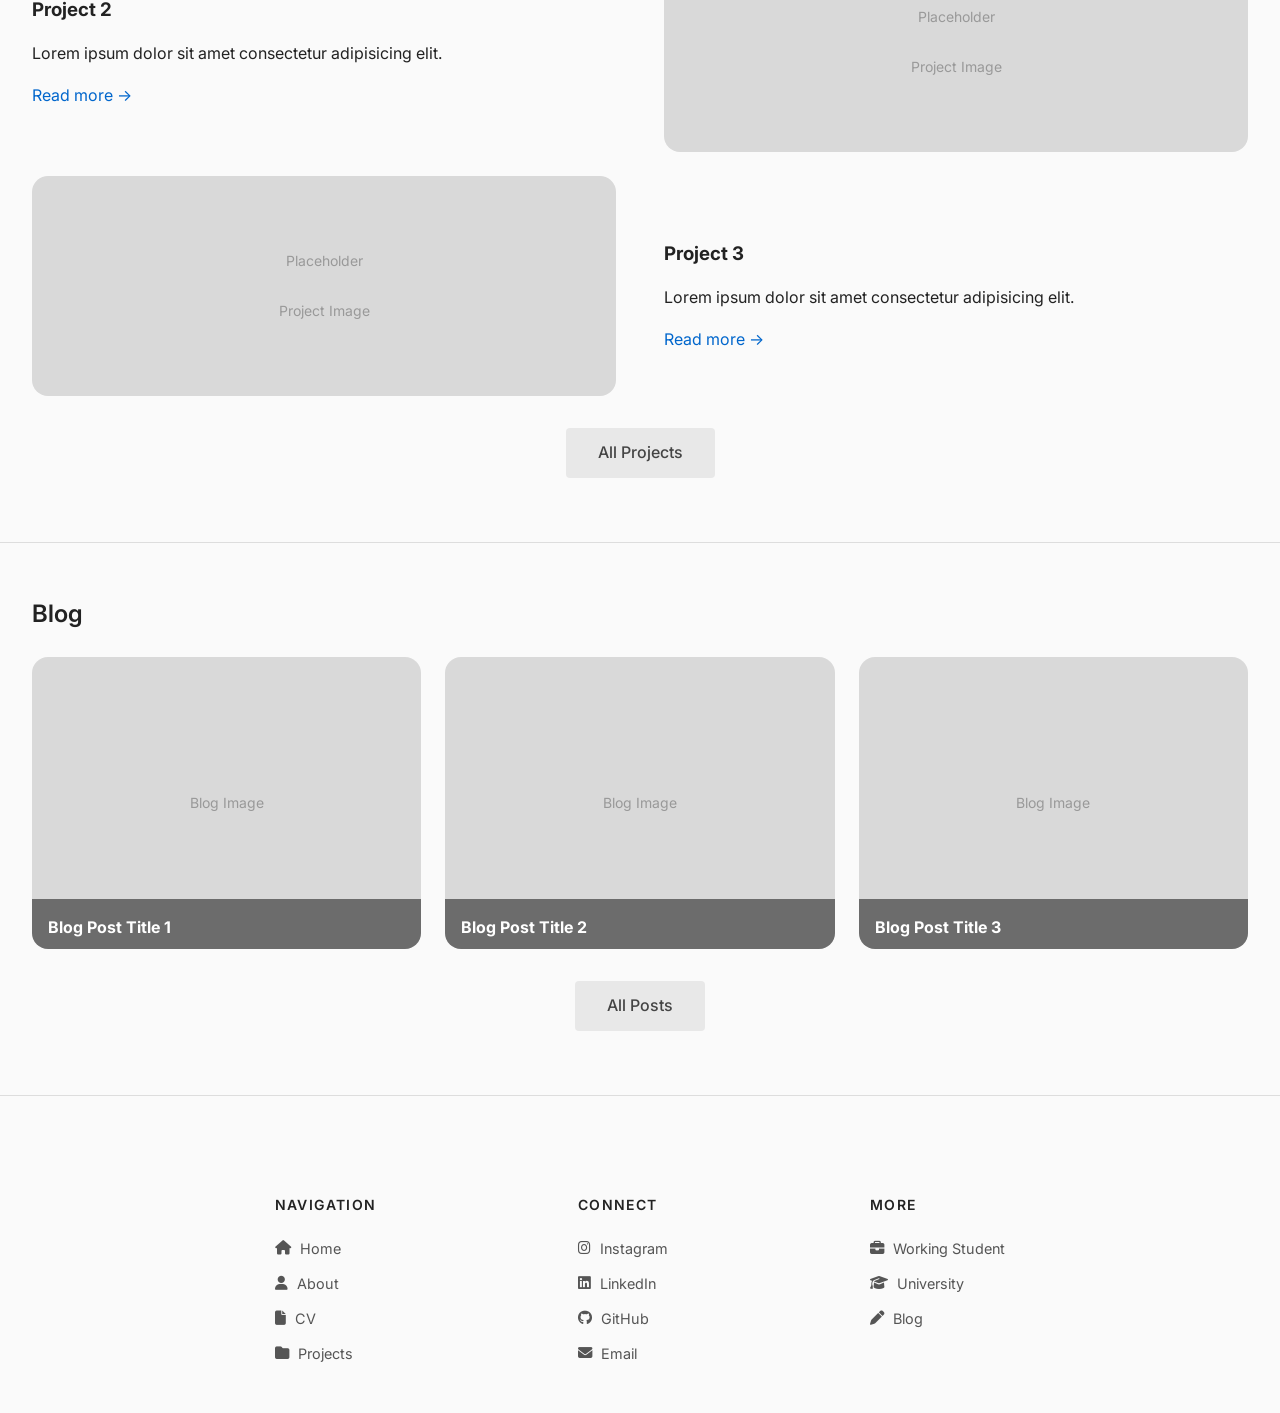
==== commit b78a7960: "Rename footer category" ====
--- a/index.html
+++ b/index.html
@@ -164,7 +164,7 @@
                 <a href="projects.html"><i class="fa-solid fa-folder"></i> Projects</a>
             </div>
             <div class="footer-col">
-                <h4>Social Media</h4>
+                <h4>Connect</h4>
                 <a href="https://www.instagram.com/t.rchtr_/"><i class="fa-brands fa-instagram"></i> Instagram</a>
                 <a href="https://linkedin.com"><i class="fa-brands fa-linkedin"></i> LinkedIn</a>
                 <a href="https://github.com/Titus-Git-Hub"><i class="fa-brands fa-github"></i> GitHub</a>
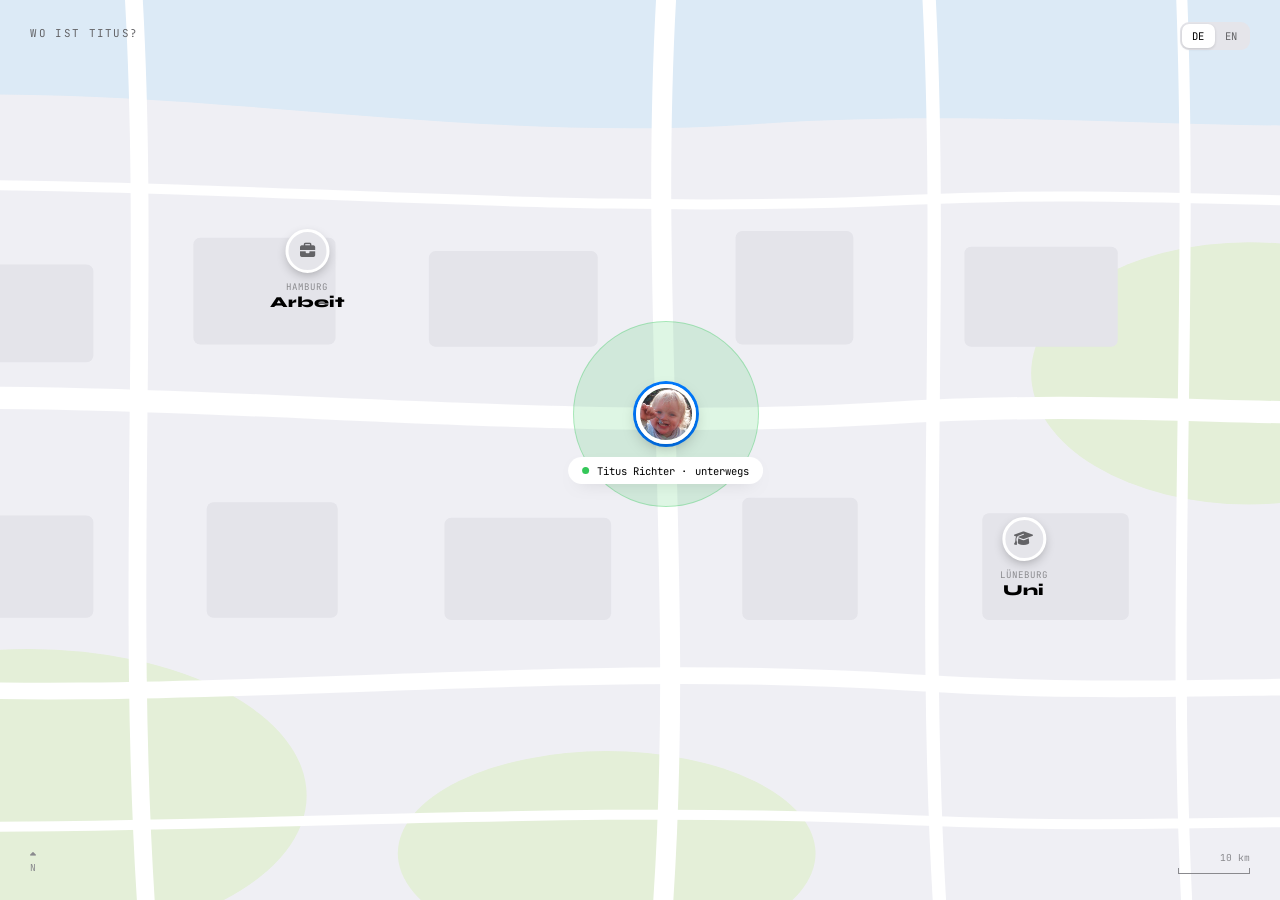
==== commit d35bced0: "Redesign portfolio as a map-based site (Find-My Theme) - New start page: map with three places (me, " ====
--- a/index.html
+++ b/index.html
@@ -1,186 +1,371 @@
 <!DOCTYPE html>
-<html lang="en">
-
+<!-- Standard Website language -->
+<html lang="de">
 <head>
+    <!-- Character set for ä, ö, ü being displayed correctly -->
     <meta charset="UTF-8">
+    <!-- Page adjusting to the screen width (important for mobile view) -->
     <meta name="viewport" content="width=device-width, initial-scale=1.0">
-    <meta name="description" content="This is the personal Website of Titus Richter">
-    <meta name="author" content="Titus Richter">
-    <title>Titus Richter: CV Webpage</title>
-
-    <link href="https://fonts.googleapis.com/css2?family=Inter:wght@400;600;700&family=Fraunces:wght@400&display=swap" rel="stylesheet">
+    <!-- Title in browser tab -->
+    <title data-text="home.pageTitle">Wo ist Titus?</title>
+    <!-- Descriptions for Search Engines -->
+    <meta name="description" content="Lebenslauf von Titus Richter: Uni, Arbeit und vieles mehr">
+
+    <!-- Loading fonts via Google Fonts
+         Syne = Headings, Manrope = Body text, JetBrains Mono = Small labels -->
+    <link rel="stylesheet" href="https://fonts.googleapis.com/css2?family=Syne:wght@800&family=Manrope:wght@400;500;600;700&family=JetBrains+Mono:wght@400;500;700&display=swap">
     <!-- The Font Awesome icon library is used for styling icons across the page -->
     <link rel="stylesheet" href="https://cdnjs.cloudflare.com/ajax/libs/font-awesome/6.5.0/css/all.min.css">
-
-    <link href="styles.css" rel="stylesheet">
+    <!-- loading a separate .css file -->
+    <link rel="stylesheet" href="styles.css">
 </head>
 
-<body>
-    <nav class="navbar">
-        <ul class="nav-links">
-            <li><a href="about-me.html">About</a></li>
-            <li><a>CV <i class="fa-solid fa-download"></i></a></li>
-            <li><a href="projects.html">Projects</a></li>
-            <li><a href="blog.html">Blog</a></li>
-        </ul>
-    </nav>
-
-    <header class="hero">
-        <button id="myButton" class="badge">Working Student for Homepage Helden &rarr;</button>
-        <div class="display_text hideP">
-            <div class="modal-box">
-                <button id="closeBtn">✕</button>
-                <p>Lorem, ipsum dolor sit amet consectetur adipisicing elit. Accusamus ipsa consectetur, quo ex repellendus quam voluptatem, architecto natus officiis vero beatae voluptates ut. Quis nam eos quasi omnis minus saepe.</p>
-                <a href="working-student.html">Read more →</a>
-            </div>
-        </div>
-        <h1>Hi, it's Titus here.</h1>
-        <p>I'm a student at Leuphana University and am currently developing some webprogramming skills. This page is going to develop in the upcoming weeks.</p>
-    </header>
-
-    <main>
-        <section id="about" class="section">
-            <h2>About me</h2>
-            <p>
-                Lorem ipsum dolor sit amet consectetur, adipisicing elit.
-            </p>
-
-            <div class="text-image-row">
-                <div class="col">
-                    <div class="img-placeholder">
-                        <p>Placeholder</p>
-                        <p>Good Picture TBD</p>
+<!-- class="map-page": deactivate scrolling on the homepage; Start page in styles.css -->
+<body class="map-page">
+
+    <!-- The Map (drawn by Claude) -->
+    <main class="map">
+
+        <!-- viewBox = Draws 1440 × 810. preserveAspectRatio="xMidYMid slice" = The map always
+             fills the entire window and is cropped at the edges. -->
+        <!-- Hand-drawn map (SVG): water, parks, blocks and streets -->
+        <svg class="map-background" viewBox="0 0 1440 810" preserveAspectRatio="xMidYMid slice">
+            <rect width="1440" height="810" fill="#efeff4"/>
+
+            <!-- Water -->
+            <path d="M-40,96 C240,58 520,132 820,112 C1080,94 1280,128 1480,104 L1480,-40 L-40,-40 Z" fill="#dceaf6"/>
+
+            <!-- Parks -->
+            <ellipse cx="170" cy="716" rx="250" ry="132" fill="#e4efd8"/>
+            <ellipse cx="1268" cy="336" rx="196" ry="118" fill="#e4efd8"/>
+            <ellipse cx="690" cy="768" rx="188" ry="92" fill="#e4efd8"/>
+
+            <!-- Blocks -->
+            <!-- rect = Rectangle, rx = rounded corners -->
+            <g fill="#e4e4ea">
+                <rect x="318" y="214" width="128" height="96" rx="6"/>
+                <rect x="530" y="226" width="152" height="86" rx="6"/>
+                <rect x="806" y="208" width="106" height="102" rx="6"/>
+                <rect x="1012" y="222" width="138" height="90" rx="6"/>
+                <rect x="330" y="452" width="118" height="104" rx="6"/>
+                <rect x="544" y="466" width="150" height="92" rx="6"/>
+                <rect x="812" y="448" width="104" height="110" rx="6"/>
+                <rect x="1028" y="462" width="132" height="96" rx="6"/>
+                <rect x="106" y="238" width="122" height="88" rx="6"/>
+                <rect x="118" y="464" width="110" height="92" rx="6"/>
+            </g>
+
+            <!-- Streets -->
+            <!-- stroke-width = Road width -->
+            <g stroke="#ffffff" fill="none" stroke-linecap="round">
+                <path d="M-40,362 C280,344 600,392 940,372 C1160,358 1300,380 1480,368" stroke-width="20"/>
+                <path d="M-40,614 C300,640 620,592 960,614 C1180,628 1320,612 1480,620" stroke-width="15"/>
+                <path d="M262,-40 C282,240 254,540 278,850" stroke-width="16"/>
+                <path d="M746,-40 C724,260 764,540 738,850" stroke-width="18"/>
+                <path d="M978,-40 C996,240 970,540 992,850" stroke-width="12"/>
+                <path d="M1206,-40 C1220,260 1196,540 1214,850" stroke-width="10"/>
+                <path d="M-40,168 C300,158 620,196 960,180 C1180,170 1320,188 1480,178" stroke-width="9"/>
+                <path d="M-40,742 C300,752 620,722 960,738 C1180,748 1320,734 1480,742" stroke-width="9"/>
+            </g>
+        </svg>
+
+        <!-- The question on the top left -->
+        <span class="map-question" data-text="home.question">WO IST TITUS?</span>
+
+        <!-- Language Selector. data-lang tells script.js, which language to load.
+             "active" = current selection -->
+        <div class="map-language segment">
+            <button class="lang-button active" type="button" data-lang="de">DE</button>
+            <button class="lang-button" type="button" data-lang="en">EN</button>
+        </div>
+
+        <!-- The decoration: (the north arrow down left and the scale down right) -->
+        <div class="map-north"><i class="fa-solid fa-caret-up"></i><br>N</div>
+        <div class="map-scale">10 km</div>
+
+        <!-- Display the places on the map as Buttons.
+             data-open="popup-work" → script.js opens the element with id="popup-work".
+             id="place-work" is the position on the map which is noted in styles.css -->
+        <button class="place" id="place-work" type="button" data-open="popup-work">
+            <span class="place-circle"><i class="fa-solid fa-briefcase"></i></span>
+            <span class="place-city">HAMBURG</span>
+            <span class="place-name" data-text="home.work">Arbeit</span>
+        </button>
+
+        <!-- same structure here -->
+        <button class="place" id="place-uni" type="button" data-open="popup-uni">
+            <span class="place-circle"><i class="fa-solid fa-graduation-cap"></i></span>
+            <span class="place-city">LÜNEBURG</span>
+            <span class="place-name" data-text="home.uni">Uni</span>
+        </button>
+
+        <!-- Me in the middle -->
+        <!-- field and rings green, can be seen in styles.css in Location dot -->
+        <div class="me green">
+            <!-- a bright field and two pulsating rings, more on that in styles.css -->
+            <span class="location-area"></span>
+            <span class="location-pulse"></span>
+            <span class="location-pulse delayed"></span>
+
+            <!-- A picture of me for my profile, which opens my Popup. -->
+            <!-- aria-label as Button description for screenreader -->
+            <button class="me-button" type="button" data-open="popup-me" aria-label="Titus Richter">
+                <!-- alt text if the image isn't loading and also out of SEO reasons -->
+                <span class="photo"><img src="images/profile.jpg" alt="Titus Richter Profile Picture"></span>
+            </button>
+
+            <!-- only "unterwegs" has data-text, as the name keeps the same in both languages -->
+            <h1 class="me-label">
+                <button type="button" data-open="popup-me">Titus Richter · <span data-text="home.status">unterwegs</span></button>
+            </h1>
+        </div>
+
+    </main>
+
+
+    <!-- ===================== Popup: Work ===================== -->
+    <!-- class="display_text hideP": Hidden at first...
+         id="popup-work" connected to data-open="popup-work" at "Arbeit" -->
+    <div class="display_text hideP" id="popup-work">
+        <!-- the popup window for work -->
+        <div class="popup">
+     
+            <div class="popup-header">
+                <!-- data-close: script.js closes the Popups -->
+                <button class="text-button" type="button" data-close data-text="nav.backToMap">‹ Karte</button>
+                <span class="navbar-title" data-text="work.title">Arbeit</span>
+                <!-- I wanted to integrate a second language switcher here in the pop up (for the function but also as for the design ). Same as the one on the map... -->
+                <div class="segment">
+                    <button class="lang-button active" type="button" data-lang="de">DE</button>
+                    <button class="lang-button" type="button" data-lang="en">EN</button>
+                </div>
+            </div>
+
+            <!-- Map for the pop up -->
+            <div class="map-strip">
+                <!-- I asked Claude to generate an equal map for the pop up as for the overall map -->
+                <svg viewBox="0 0 1440 280" preserveAspectRatio="xMidYMid slice">
+                    <rect width="1440" height="280" fill="#efeff4"/>
+                    <path d="M-20,70 C300,40 620,108 960,92 C1180,82 1320,104 1460,90 L1460,-20 L-20,-20 Z" fill="#dceaf6"/>
+                    <ellipse cx="200" cy="250" rx="260" ry="80" fill="#e4efd8"/>
+                    <ellipse cx="1260" cy="236" rx="220" ry="74" fill="#e4efd8"/>
+                    <g stroke="#ffffff" fill="none" stroke-linecap="round">
+                        <path d="M-20,124 C400,112 900,134 1460,120" stroke-width="15"/>
+                        <path d="M-20,230 L1460,218" stroke-width="12"/>
+                        <path d="M640,60 C656,140 628,220 648,300" stroke-width="16"/>
+                    </g>
+                </svg>
+                <!-- Detail with the place down in the right corner on the map -->
+                <span class="map-source" data-text="work.mapSource">Hamburg</span>
+                <!-- The Location point... It's the same principle here as for the pulsing on the overall map for my profile button, but with different coloring -->
+                <div class="location">
+                    <span class="location-area"></span>
+                    <span class="location-pulse"></span>
+                    <span class="location-pulse delayed"></span>
+                    <span class="location-dot"><i class="fa-solid fa-briefcase"></i></span>
+                </div>
+            </div>
+
+            <!-- The white window below the map -->
+            <div class="popup-sheet">
+                <!-- The gray line as a decorative element and reference -->
+                <div class="grip"></div>
+                <div class="popup-top">
+                    <div>
+                        <h2 data-text="work.title">Arbeit</h2>
+                        <p class="address" data-text="work.address">Webdesign-Agentur<br>Hamburg</p>
+                        <div class="meta">
+                            <span data-text="work.since">seit 2025</span>
+                            <!-- The green Status Element -->
+                            <span class="pill" data-text="work.status">angestellt</span>
+                        </div>
                     </div>
-                </div>
-                <div class="col">
-                    <h3>This is the text side</h3>
-                    <p>
-                        Lorem ipsum dolor sit amet, consectetur adipiscing elit. Pellentesque habitant morbi tristique senectus et netus et malesuada fames ac turpis egestas. Vestibulum tortor quam, feugiat vitae, ultricies eget, tempor sit amet, ante.
-                    </p>
-                    <p>
-                        Aenean ultricies mi vitae est. Mauris placerat eleifend leo. Quisque sit amet est et sapien ullamcorper pharetra. Vestibulum erat wisi, condimentum sed, commodo vitae, ornare sit amet, wisi.
-                    </p>
-                    <a href="about-me.html">Read more →</a>
-                </div>
-            </div>
-        </section>
-
-        <section id="cv" class="section">
-            <h2>CV</h2>
-            <p>
-                Lorem ipsum, dolor sit amet consectetur adipisicing elit. Cumque cum vel ullam repellat incidunt illum nihil consectetur nisi est debitis tempore voluptas labore, blanditiis rerum ipsum. Quam quas accusamus cum!
-            </p>
-            <a>Download here <i class="fa-solid fa-download"></i></a>
-        </section>
-
-        <section id="projects" class="section">
-            <h2>Projects</h2>
-            <p>
-                Lorem ipsum dolor sit amet consectetur, adipisicing elit.
-            </p>
-
-            <div class="text-image-row">
-                <div class="col">
-                    <div class="img-placeholder project-img">
-                        <p>Placeholder</p>
-                        <p>Project Image</p>
+                    <!-- ✕-Button; fa-solid for the style "filled out" and fa-xmark for "the x icon" -->
+                    <button class="close-button" type="button" data-close aria-label="Schließen"><i class="fa-solid fa-xmark"></i></button>
+                </div>
+
+                <!-- This is about the two tiles leaning against each other, only differing in content while the structure is the same, covering the “Where is design” again. Then I thought of how to have a good linking structure and in general how to separate the content, fortunately I remembered that using anchor links might be the perfect option => I only have three subpages but still links that kind of show different content... -->
+                <div class="tiles">
+                    <a class="tile" href="working-student.html#aufgaben">
+                        <span class="icon bg-blue"><i class="fa-solid fa-list-check"></i></span>
+                        <span class="tile-title" data-text="work.tasks">Aufgaben</span>
+                        <span class="tile-text" data-text="work.tasksText">Wofür ich zuständig bin</span>
+                    </a>
+                    <a class="tile" href="working-student.html#werkzeuge">
+                        <span class="icon bg-purple"><i class="fa-solid fa-screwdriver-wrench"></i></span>
+                        <span class="tile-title" data-text="work.tools">Werkzeuge</span>
+                        <span class="tile-text" data-text="work.toolsText">11 im Einsatz</span>
+                    </a>
+                </div>
+
+                <!-- Below that, in keeping with the style, there had to be a wider tile. 
+                     "tile-body" is for the title and text combination, "switch" is an idea Claude mentioned to integrate which I thought of as a nice idea, even though it's just styling and no other function -->
+                <a class="tile wide" href="about-me.html#kontakt">
+                    <span class="icon bg-green"><i class="fa-solid fa-handshake"></i></span>
+                    <span class="tile-body">
+                        <span class="tile-title" data-text="popup.internship">Offen für Praktikum</span>
+                        <span class="tile-text" data-text="work.internshipText">Ab sofort erreichbar</span>
+                    </span>
+                    <span class="switch"></span>
+                </a>
+            </div>
+
+        </div>
+    </div>
+
+
+    <!-- ===================== Popup: University ===================== -->
+    <!-- It's the same structure here as for the pop up "Arbeit" but with different content, a different map Claude made and of course other icons -->
+    <div class="display_text hideP" id="popup-uni">
+        <div class="popup">
+
+            <div class="popup-header">
+                <button class="text-button" type="button" data-close data-text="nav.backToMap">‹ Karte</button>
+                <span class="navbar-title" data-text="uni.title">Uni</span>
+                <div class="segment">
+                    <button class="lang-button active" type="button" data-lang="de">DE</button>
+                    <button class="lang-button" type="button" data-lang="en">EN</button>
+                </div>
+            </div>
+
+            <div class="map-strip">
+                <svg viewBox="0 0 1440 280" preserveAspectRatio="xMidYMid slice">
+                    <rect width="1440" height="280" fill="#efeff4"/>
+                    <ellipse cx="300" cy="56" rx="320" ry="96" fill="#e4efd8"/>
+                    <ellipse cx="1150" cy="236" rx="300" ry="90" fill="#e4efd8"/>
+                    <path d="M-20,136 C280,160 540,110 860,130 C1080,144 1250,168 1460,158" stroke="#dceaf6" stroke-width="20" fill="none"/>
+                    <g stroke="#ffffff" fill="none" stroke-linecap="round">
+                        <path d="M-20,204 L1460,186" stroke-width="15"/>
+                        <path d="M720,-20 C738,100 708,200 730,300" stroke-width="16"/>
+                    </g>
+                </svg>
+                <span class="map-source" data-text="uni.mapSource">Lüneburg</span>
+                <div class="location">
+                    <span class="location-area"></span>
+                    <span class="location-pulse"></span>
+                    <span class="location-pulse delayed"></span>
+                    <span class="location-dot"><i class="fa-solid fa-graduation-cap"></i></span>
+                </div>
+            </div>
+
+            <div class="popup-sheet">
+                <div class="grip"></div>
+                <div class="popup-top">
+                    <div>
+                        <h2 data-text="uni.title">Uni</h2>
+                        <p class="address" data-text="uni.address">Leuphana Universität<br>Lüneburg</p>
+                        <div class="meta">
+                            <span data-text="uni.since">seit 2024</span>
+                            <span class="pill" data-text="uni.status">eingeschrieben</span>
+                        </div>
                     </div>
-                </div>
-                <div class="col">
-                    <h3>Project 1</h3>
-                    <p>Lorem ipsum dolor sit amet consectetur adipisicing elit.</p>
-                    <a href="projects.html">Read more →</a>
-                </div>
-            </div>
-
-            <div class="text-image-row reverse">
-                <div class="col">
-                    <h3>Project 2</h3>
-                    <p>Lorem ipsum dolor sit amet consectetur adipisicing elit.</p>
-                    <a href="projects.html">Read more →</a>
-                </div>
-                <div class="col">
-                    <div class="img-placeholder project-img">
-                        <p>Placeholder</p>
-                        <p>Project Image</p>
+                    <button class="close-button" type="button" data-close aria-label="Schließen"><i class="fa-solid fa-xmark"></i></button>
+                </div>
+
+                <div class="tiles">
+                    <a class="tile" href="university.html#digitale-medien">
+                        <span class="icon bg-blue"><i class="fa-solid fa-graduation-cap"></i></span>
+                        <!-- "&" as "&amp;" in HTML as we have learned it in one of our sessions -->
+                        <span class="tile-title" data-text="uni.mainName">Digitale Medien &amp; Wirtschaftspsychologie</span>
+                        <span class="tile-text" data-text="uni.main">Hauptstudium</span>
+                    </a>
+                    <!-- Here the title again has no data-text, as the name is again the same in English and German -->
+                    <a class="tile" href="university.html#ibae">
+                        <span class="icon bg-orange"><i class="fa-solid fa-graduation-cap"></i></span>
+                        <span class="tile-title">International Business Administration &amp; Entrepreneurship</span>
+                        <span class="tile-text" data-text="uni.additional">Zusatzstudium</span>
+                    </a>
+                </div>
+
+                <a class="tile wide" href="about-me.html#kontakt">
+                    <span class="icon bg-green"><i class="fa-solid fa-handshake"></i></span>
+                    <span class="tile-body">
+                        <span class="tile-title" data-text="popup.internship">Offen für Praktikum</span>
+                        <span class="tile-text" data-text="popup.internshipText">Und für Berufseinstieg</span>
+                    </span>
+                    <span class="switch"></span>
+                </a>
+            </div>
+
+        </div>
+    </div>
+
+
+    <!-- ===================== Popup: Me ===================== -->
+    <!-- And again, it's the same structure here as for the pop up "Arbeit" but with different content, the same map Claude made for Lüneburg, the green location (class="location green") here instead of the blue one, and of course also no icon but my profile picture again. -->
+    <div class="display_text hideP" id="popup-me">
+        <div class="popup">
+
+            <div class="popup-header">
+                <button class="text-button" type="button" data-close data-text="nav.backToMap">‹ Karte</button>
+                <span class="navbar-title">Titus Richter</span>
+                <div class="segment">
+                    <button class="lang-button active" type="button" data-lang="de">DE</button>
+                    <button class="lang-button" type="button" data-lang="en">EN</button>
+                </div>
+            </div>
+
+            <div class="map-strip">
+                <svg viewBox="0 0 1440 280" preserveAspectRatio="xMidYMid slice">
+                    <rect width="1440" height="280" fill="#efeff4"/>
+                    <ellipse cx="260" cy="60" rx="300" ry="96" fill="#e4efd8"/>
+                    <ellipse cx="1180" cy="236" rx="280" ry="92" fill="#e4efd8"/>
+                    <path d="M-20,130 C300,150 520,104 860,126 C1080,140 1240,168 1460,156" stroke="#dceaf6" stroke-width="20" fill="none"/>
+                    <g stroke="#ffffff" fill="none" stroke-linecap="round">
+                        <path d="M-20,196 L1460,176" stroke-width="16"/>
+                        <path d="M600,-20 C618,100 590,200 612,300" stroke-width="16"/>
+                    </g>
+                </svg>
+                <span class="map-source" data-text="me.mapSource">Lüneburg</span>
+                <div class="location green">
+                    <span class="location-area"></span>
+                    <span class="location-pulse"></span>
+                    <span class="location-pulse delayed"></span>
+                    <span class="photo"><img src="images/profile.jpg" alt="Titus Richter"></span>
+                </div>
+            </div>
+
+            <div class="popup-sheet">
+                <div class="grip"></div>
+                <div class="popup-top">
+                    <div>
+                        <h2>Titus Richter</h2>
+                        <p class="address" data-text="me.address">Lüneburg<br>Student &amp; Werkstudent</p>
+                        <div class="meta">
+                            <span data-text="me.updated">zuletzt aktualisiert: September 2026</span>
+                            <span class="pill" data-text="me.status">erreichbar</span>
+                        </div>
                     </div>
-                </div>
-            </div>
-
-            <div class="text-image-row">
-                <div class="col">
-                    <div class="img-placeholder project-img">
-                        <p>Placeholder</p>
-                        <p>Project Image</p>
-                    </div>
-                </div>
-                <div class="col">
-                    <h3>Project 3</h3>
-                    <p>Lorem ipsum dolor sit amet consectetur adipisicing elit.</p>
-                    <a href="projects.html">Read more →</a>
-                </div>
-            </div>
-
-            <div class="toolbar">
-                <a href="projects.html">All Projects</a>
-            </div>
-        </section>
-
-        <section id="blog" class="section">
-        <h2>Blog</h2>
-        <div class="blog-grid">
-            <div class="blog-card">
-                <div class="blog-img img-placeholder">
-                    <p>Blog Image</p>
-                </div>
-                <h3 class="blog-title">Blog Post Title 1</h3>
-            </div>
-            <div class="blog-card">
-                <div class="blog-img img-placeholder">
-                    <p>Blog Image</p>
-                </div>
-                <h3 class="blog-title">Blog Post Title 2</h3>
-            </div>
-            <div class="blog-card">
-                <div class="blog-img img-placeholder">
-                    <p>Blog Image</p>
-                </div>
-                <h3 class="blog-title">Blog Post Title 3</h3>
-            </div>
-        </div>
-        <div class="toolbar">
-            <a href="blog.html">All Posts</a>
-        </div>
-    </section>
-    </main>
-
-    <footer class="footer">
-        <div class="footer-grid">
-            <div class="footer-col">
-                <h4>Navigation</h4>
-                <a href="index.html"><i class="fa-solid fa-house"></i> Home</a>
-                <a href="about-me.html"><i class="fa-solid fa-user"></i> About</a>
-                <a><i class="fa-solid fa-file"></i> CV</a>
-                <a href="projects.html"><i class="fa-solid fa-folder"></i> Projects</a>
-            </div>
-            <div class="footer-col">
-                <h4>Connect</h4>
-                <a href="https://www.instagram.com/t.rchtr_/"><i class="fa-brands fa-instagram"></i> Instagram</a>
-                <a href="https://linkedin.com"><i class="fa-brands fa-linkedin"></i> LinkedIn</a>
-                <a href="https://github.com/Titus-Git-Hub"><i class="fa-brands fa-github"></i> GitHub</a>
-                <a href="xxx"><i class="fa-solid fa-envelope"></i> Email</a>
-            </div>
-            <div class="footer-col">
-                <h4>More</h4>
-                <a href="working-student.html"><i class="fa-solid fa-briefcase"></i> Working Student</a>
-                <a href="university.html"><i class="fa-solid fa-graduation-cap"></i> University</a>
-                <a href="blog.html"><i class="fa-solid fa-pen"></i> Blog</a>
-            </div>
-        </div>
-    </footer>
-
+                    <button class="close-button" type="button" data-close aria-label="Schließen"><i class="fa-solid fa-xmark"></i></button>
+                </div>
+
+                <div class="tiles">
+                    <a class="tile" href="about-me.html#lebenslauf">
+                        <span class="icon bg-blue"><i class="fa-solid fa-file-lines"></i></span>
+                        <span class="tile-title" data-text="me.cv">Lebenslauf</span>
+                        <span class="tile-text" data-text="me.cvText">Stationen mit Zeiträumen</span>
+                    </a>
+                    <a class="tile" href="about-me.html#kontakt">
+                        <span class="icon bg-orange"><i class="fa-solid fa-envelope"></i></span>
+                        <span class="tile-title" data-text="me.contact">Kontakt</span>
+                        <span class="tile-text" data-text="me.contactText">E-Mail, LinkedIn, GitHub</span>
+                    </a>
+                </div>
+
+                <a class="tile wide" href="about-me.html#kontakt">
+                    <span class="icon bg-green"><i class="fa-solid fa-handshake"></i></span>
+                    <span class="tile-body">
+                        <span class="tile-title" data-text="popup.internship">Offen für Praktikum</span>
+                        <span class="tile-text" data-text="popup.internshipText">Und für Berufseinstieg</span>
+                    </span>
+                    <span class="switch"></span>
+                </a>
+            </div>
+
+        </div>
+    </div>
+
+    <!-- The JavaScript is being loaded in the end, so that all elements exist, as the script is looking for them -->
     <script src="script.js"></script>
-
 </body>
-
-</html>+</html>
--- a/styles.css
+++ b/styles.css
@@ -1,299 +1,1400 @@
+/* =========================================================
+   My design is inspired by Apple's "Find My" app.
+   ========================================================= */
+
+
+/* ---------- Variables ---------- */
+
+/* :root as the highest element of the page (html).
+   colors and fonts are defined once and then used later with var(--name) so that it keeps uniform on the whole page
+   I asked Claude to take the colors straight from Apple (iOS). */
+:root {
+    --background: #f2f2f7;      /* light gray page background */
+    --surface: #ffffff;         /* the white surfaces as the pop ups */
+    --fill: #e5e5ea;            /* gray areas */
+    --line: #d8d8dd;            /* for a dividing line */
+
+    --text: #000000;            /* the normal text */
+    --text-muted: #8a8a8e;      /* light gray text (for additional information) */
+    --text-secondary: #636366;  /* other gray Text for addresses and locations for example*/
+
+    --blue: #007aff;            /* iOS-blue: for the Links, and those active pulsing animations */
+    --green: #34c759;           /* iOS-green: green text also needed for the status on the pop up and the pulse */
+    --green-text: #248a3d;      /* green text also needed for the status on the pop up */
+    --orange: #ff9500;
+    --purple: #af52de;
+    --gray: #8e8e93;            /* color for the previous positions listed on the resume */
+    --dark: #1c1c1e;            /* a different black tone for the GitHub icon for example*/
+
+    /* Fonts from Google Fonts */
+    --font-display: "Syne", sans-serif;           /* big heading */
+    --font-body: "Manrope", sans-serif;           /* body text */
+    --font-mono: "JetBrains Mono", monospace;     /* small technical labels */
+}
+
+
+/* ---------- Base ---------- */
+
+/* box-sizing: border-box = padding and border are included in the width calculation. Otherwise, an element with width: 100% plus padding will be wider than the available space. */
+* {
+    box-sizing: border-box;
+}
+
+/* Default settings for the entire page */
 body {
-    font-family: 'Inter', sans-serif;
-    color: #222;
-    background-color: #fafafa;
-    line-height: 1.6;
+    margin: 0;                              /* To remove the browser's default margin */
+    font-family: var(--font-body);          /* Used variable from above */
+    background-color: var(--background);
+    color: var(--text);
+}
+
+/* Links use the text color of the parent element instead of the standard blue */
+a {
+    color: inherit;
+}
+
+/* hideP for the pop ups and as learned in our sessions. !important here necessary otherwise it would be overwritten */
+.hideP {
+    display: none !important;
+}
+
+/* Helper classes for icon background colors. */
+.bg-blue      { background-color: var(--blue); }
+.bg-green     { background-color: var(--green); }
+.bg-orange    { background-color: var(--orange); }
+.bg-purple    { background-color: var(--purple); }
+.bg-gray      { background-color: var(--gray); }
+.bg-dark      { background-color: var(--dark); }
+.bg-linkedin  { background-color: #0a66c2; }   /* The official LinkedIn-blue */
+.bg-instagram { background-color: #e1306c; }   /* The Instagram-pink */
+
+
+/* =========================================================
+   Shared components
+   ========================================================= */
+
+/* ---------- Language switch (segmented control) ---------- */
+
+/* I wanted the DE/EN switch to look like an iOS segment switch, and Claude helped me with it  */
+.segment {
+    display: inline-flex;                   /* the box being no wider than its contents */
+    background-color: var(--fill);
+    border-radius: 9px;                     /* the rounded corners as learned */
+    padding: 2px;
+}
+
+.lang-button {
+    border: none;                           /* Remove the default frame from <button> */
+    background: none;                       /* Remove “Standard Gray” from <button> */
+    font-family: var(--font-mono);
+    font-size: 0.66rem;                     /* rem = relative to the base font size (16px) */
+    padding: 0.3rem 0.65rem;                /* top/bottom 0.3rem, left/right 0.65rem */
+    border-radius: 7px;
+    color: var(--text-secondary);
+    cursor: pointer;                        /* Hand cursor effect when hovering over an element */
+}
+
+.lang-button.active {
+    background-color: var(--surface);
+    color: var(--text);
+    box-shadow: 0 1px 3px rgba(0, 0, 0, 0.14);  
+}
+
+
+/* ---------- Status pill ---------- */
+
+/* Styling of the green “pill” as in “reachable” or “employed” */
+.pill {
+    display: inline-flex;
+    align-items: center;                  
+    gap: 0.35rem;                    
+    background-color: rgba(52, 199, 89, 0.16);   /* the green from --green, but with only 16% (0.16) opacity */
+    color: var(--green-text);
+    border-radius: 999px;                
+    padding: 0.2rem 0.6rem;
+    font-family: var(--font-mono);
+    font-size: 0.64rem;
+}
+
+/* The green dot on the left in the pill */
+.pill::before {
+    content: "";
+    width: 6px;
+    height: 6px;
+    border-radius: 50%;                     /* 50% = circle as learned in the sessions */
+    background-color: var(--green);
+}
+
+
+/* ---------- Grip (the small bar on top of a sheet) ---------- */
+
+/* The small gray bar at the top of the white pages, just like in iOS. Purely visual as already mentioned in the index file */
+.grip {
+    width: 38px;
+    height: 5px;
+    border-radius: 99px;
+    background-color: #d1d1d6;
+    margin: 0 auto 0.9rem;            
+}
+
+
+/* ---------- Round icons ---------- */
+
+/* the round colored circles containing a Font Awesome icon. The color is applied from above via the bg classes */
+.icon {
+    flex: none;                             /* no shrinking in a flex row */
+    width: 30px;
+    height: 30px;
+    border-radius: 50%;
+    display: grid;                         
+    place-items: center;                  
+    color: #ffffff;                       
+    font-size: 0.85rem;                   
+}
+
+
+/* ---------- Texts in tiles ---------- */
+
+.tile-title {
+    font-weight: 600;                      
+    font-size: 0.9rem;
+    line-height: 1.25;                     
+}
+
+.tile-text {
+    color: var(--text-muted);
+    font-size: 0.76rem;
+}
+
+.tile-body {
+    flex: 1;                                /* takes up all the available space in the line */
+    display: flex;
+    flex-direction: column;                 /* for title and text being one below the other */
+}
+
+
+/* ---------- Location dot with pulsing ring ---------- */
+
+/* I really wanted to include the “location marker” as a detail, just like in the “Find My app”: a blue (or green) circle with a light-colored area and two rings that spread out. So I asked Claude how to implement this one as well */
+.location {
+    position: absolute;             
+    left: 50%;                             
+    top: 44%;
+    transform: translate(-50%, -50%);       
+}
+
+/* the light-colored area around the dot */
+.location-area {
+    position: absolute;
+    left: 50%;
+    top: 50%;
+    width: 140px;
+    height: 140px;
+    margin: -70px 0 0 -70px;                /* half the width/height negative equals to centered (and seems to be a different method than translate) */
+    border-radius: 50%;
+    background-color: rgba(0, 122, 255, 0.14);
+    border: 1px solid rgba(0, 122, 255, 0.3);
+}
+
+/* the ring that spreads out and fades */
+.location-pulse {
+    position: absolute;
+    left: 50%;
+    top: 50%;
+    width: 52px;
+    height: 52px;
+    margin: -26px 0 0 -26px;
+    border-radius: 50%;
+    background-color: var(--blue);
+    opacity: 0;                             /* it is invisible until the animation starts */
+    animation: pulse 3.2s ease-out infinite;   /* Settings: Name, Duration, Progress, Endless */
+}
+
+/* The second ring with the same animation, starts 1.6s later */
+.location-pulse.delayed {
+    animation: pulse 3.2s ease-out 1.6s infinite;
+}
+
+/* the dot with the icon */
+.location-dot {
+    position: relative;                     /* is thus above the field and the rings */
+    width: 52px;
+    height: 52px;
+    border-radius: 50%;
+    border: 4px solid #ffffff;
+    background-color: var(--blue);
+    color: #ffffff;
+    display: grid;
+    place-items: center;
+    box-shadow: 0 6px 16px -5px rgba(0, 0, 0, 0.4);
+}
+
+/* Green variant: If .green is applied to the parent element, the field and rings turn green. */
+.green .location-area {
+    background-color: rgba(52, 199, 89, 0.16);
+    border-color: rgba(52, 199, 89, 0.32);
+}
+
+.green .location-pulse {
+    background-color: var(--green);
+}
+
+/* The animation sequence */
+@keyframes pulse {
+    0%   { transform: scale(0.5); opacity: 0.38; }
+    80%  { opacity: 0; }
+    100% { transform: scale(3.1); opacity: 0; }
+}
+
+
+/* ---------- Profile photo ---------- */
+
+.photo {
+    position: relative;
+    display: block;
+    width: 60px;
+    height: 60px;
+    border-radius: 50%;
+    border: 4px solid #ffffff;
+    overflow: hidden;                       /* crops the image to a round shape */
+    box-shadow: 0 6px 18px -5px rgba(0, 0, 0, 0.4), 0 0 0 3px var(--blue); 
+    transition: transform 0.26s;            /* enlarge effect on hover */
+}
+
+.photo img {
+    display: block;
+    width: 100%;
+    height: 100%;
+    object-fit: cover;
+}
+
+
+/* =========================================================
+   Sub pages
+   ========================================================= */
+
+/* ---------- Navigation bar ---------- */
+
+.navbar {
+    position: sticky;                  
+    top: 0;
+    z-index: 20;                            
+    display: flex;
+    align-items: center;
+    gap: 0.7rem;
+    padding: 0.75rem 1.3rem;
+    background-color: rgba(242, 242, 247, 0.86);  
+    backdrop-filter: blur(14px);           
+    border-bottom: 1px solid var(--line);
+}
+
+/* "‹ Map" top left */
+.back-link {
+    color: var(--blue);
+    text-decoration: none;                  /* Remove the underscore */
+    font-size: 0.9rem;
+    font-weight: 500;
+}
+
+/* the button that looks like a link ("‹ Map") shown in the pop ups */
+.text-button {
+    background: none;
+    border: none;
+    padding: 0;
+    font-family: inherit;                   /* buttons usually have their own font */
+    font-size: 0.88rem;
+    font-weight: 500;
+    color: var(--blue);
+    cursor: pointer;
+}
+
+/* the title in the center of the bar */
+.navbar-title {
+    margin: 0 auto;                         
+    font-weight: 700;
+    font-size: 0.92rem;
+}
+
+
+/* ---------- Map strip on top ---------- */
+
+.map-strip {
+    position: relative;                     
+    height: 280px;
+    overflow: hidden;                       
+}
+
+.map-strip svg {
+    position: absolute;
+    top: 0;
+    left: 0;
+    width: 100%;
+    height: 100%;
+}
+
+/* The small sign reading “Hamburg” / “Lüneburg” in the lower right corner */
+.map-source {
+    position: absolute;
+    right: 0.8rem;
+    bottom: 1.6rem;
+    padding: 0.12rem 0.42rem;
+    border-radius: 5px;
+    background-color: rgba(255, 255, 255, 0.75);
+    font-family: var(--font-mono);
+    font-size: 0.55rem;
+    color: #6f7b85;
+}
+
+
+/* ---------- Sheet with name and address ---------- */
+
+/* The white sheet placed over the map (like the detail sheet in “Wo-Ist app”) */
+.sheet {
+    position: relative;
+    z-index: 2;                             /* is located above the map*/
+    max-width: 760px;                    
+    margin: -26px auto 0;                 
+    padding: 0.7rem 1.4rem 1.2rem;
+    border-radius: 20px 20px 0 0;           /* only the top corners are rounded */
+    background-color: var(--surface);
+}
+
+.sheet h1 {
+    margin: 0 0 0.25rem;
+    font-family: var(--font-display);
+    font-weight: 800;
+    font-size: 1.9rem;
+}
+
+/* the address under the title */
+.address {
+    margin: 0;
+    color: var(--text-secondary);
+    font-size: 0.92rem;
+    line-height: 1.5;
+}
+
+/* The line with “since 2025” and the pill */
+.meta {
+    display: flex;
+    flex-wrap: wrap;                    
+    align-items: center;
+    gap: 0.55rem;
+    margin-top: 0.55rem;
+    font-size: 0.82rem;
+    color: var(--text-muted);
+}
+
+@media (max-width: 600px) {
+    .sheet h1 {
+        font-size: 1.6rem;
+    }
+}
+
+
+/* ---------- Tabs ---------- */
+
+/* jumps to the sections via anchors, as already noted in the index file */
+.tabs {
+    position: sticky;                  
+    top: 53px;                              
+    z-index: 15;
+    max-width: 760px;
+    margin: 0 auto;
+    padding: 0.2rem 1.4rem 0.9rem;
+    background-color: var(--surface);
+    border-bottom: 1px solid var(--line);
+}
+
+.tabs nav {
+    display: flex;
+    padding: 2px;
+    border-radius: 10px;
+    background-color: var(--fill);
+}
+
+.tab {
+    flex: 1;                                /* all tabs are the same width */
+    padding: 0.45rem 0;
+    border-radius: 8px;
+    text-align: center;
+    text-decoration: none;
+    font-size: 0.82rem;
+    font-weight: 600;
+    color: var(--text-secondary);
+}
+
+.tab.active {
+    background-color: var(--surface);
+    color: var(--text);
+    box-shadow: 0 1px 3px rgba(0, 0, 0, 0.14);
+}
+
+
+/* ---------- Content ---------- */
+
+/* the middle column with the content */
+.content {
+    max-width: 760px;
+    margin: 0 auto;
+    padding: 1.6rem 1.4rem 3rem;
+}
+
+section {
+    margin-bottom: 2.2rem;
+    scroll-margin-top: 120px;             
+}
+
+.group-title {
+    display: flex;
+    justify-content: space-between;         
+    margin: 0 0 0.55rem 0.3rem;
+    font-family: var(--font-mono);
+    font-weight: 500;
+    font-size: 0.62rem;
+    letter-spacing: 0.1em;                  
+    text-transform: uppercase;              
+    color: var(--text-muted);
+}
+
+.group-title span + span {
+    text-transform: none;
+    letter-spacing: 0;
+}
+
+.card {
+    border-radius: 14px;
+    background-color: var(--surface);
+}
+
+
+/* ---------- Text card ---------- */
+
+.text-card {
+    padding: 1.2rem 1.3rem 1.3rem;
+}
+
+.text-card h2,
+.text-card h3 {
+    margin: 0 0 0.5rem;
+    font-family: var(--font-display);
+    font-weight: 800;
+}
+
+.text-card h2 {
+    font-size: 1.1rem;
+}
+
+.text-card h3 {
+    font-size: 1rem;
+}
+
+.text-card p {
+    margin: 0 0 0.9rem;
+    font-size: 0.95rem;
+    line-height: 1.7;
+}
+
+.text-card p:last-child {
+    margin-bottom: 0;
+}
+
+.text-block + .text-block {
+    margin-top: 1.3rem;
+    padding-top: 1.2rem;
+    border-top: 1px solid var(--line);
+}
+
+
+/* =========================================================
+   About me
+   ========================================================= */
+
+/* ---------- Current status as a message ---------- */
+
+.message {
+    padding: 1rem 1.2rem 1.2rem;
+}
+
+.message-header {
+    display: flex;
+    align-items: center;
+    gap: 0.65rem;
+    margin-bottom: 0.8rem;
+}
+
+.message-avatar {
+    flex: none;
+    width: 34px;
+    height: 34px;
+    overflow: hidden;
+    border-radius: 50%;
+    box-shadow: 0 0 0 2px var(--blue);
+}
+
+.message-avatar img {
+    display: block;
+    width: 100%;
+    height: 100%;
+    object-fit: cover;
+}
+
+.message-name {
+    font-weight: 700;
+    font-size: 0.9rem;
+}
+
+.message-place {
+    display: block;                         
+    font-family: var(--font-mono);
+    font-size: 0.6rem;
+    color: var(--text-muted);
+}
+
+.message-date {
+    margin-left: auto;                     
+    font-family: var(--font-mono);
+    font-size: 0.6rem;
+    color: var(--text-muted);
+}
+
+.message p {
+    margin: 0 0 0.85rem;
+    font-size: 0.95rem;
+    line-height: 1.7;
+}
+
+.message p:last-child {
+    margin-bottom: 0;
+}
+
+
+/* ---------- CV timeline ---------- */
+
+/* I wanted the resume to be laid out as a timeline: a dot on the left, text in the center, a date on the right, and a vertical line between them */
+.timeline {
+    padding: 0.4rem 1.1rem;
+}
+
+.station {
+    position: relative;                    
+    display: grid;                         
+    grid-template-columns: 38px 1fr auto;   
+    align-items: center;
+    gap: 0.9rem;
+    padding: 0.85rem 0;
+}
+
+.station::before {
+    content: "";
+    position: absolute;
+    left: 18px;                            
+    top: 0;
+    bottom: 0;
+    width: 2px;
+    background-color: var(--fill);
+}
+
+.station:first-child::before {
+    top: 50%;
+}
+
+.station:last-child::before {
+    bottom: 50%;
+}
+
+.station-pin {
+    position: relative;
+    width: 38px;
+    height: 38px;
+}
+
+.station-dot {
+    position: relative;                     /* is above the pulse ring */
+    width: 38px;
+    height: 38px;
+    border-radius: 50%;
+    border: 3px solid #ffffff;
+    display: grid;
+    place-items: center;
+    color: #ffffff;
+    font-size: 0.78rem;
+    box-shadow: 0 3px 10px -3px rgba(0, 0, 0, 0.3);
+}
+
+.station-pulse {
+    position: absolute;
+    left: 0;
+    top: 0;
+    width: 38px;
+    height: 38px;
+    border-radius: 50%;
+    background-color: var(--green);
+    opacity: 0;
+    animation: pulse-small 3.2s ease-out infinite;
+}
+
+/* I didn't want the three stations to flash at the same time */
+.station:nth-child(2) .station-pulse { animation: pulse-small 3.2s ease-out 1.05s infinite; }
+.station:nth-child(3) .station-pulse { animation: pulse-small 3.2s ease-out 2.1s infinite; }
+
+.station.current .station-dot {
+    box-shadow: 0 0 0 5px rgba(52, 199, 89, 0.22), 0 3px 10px -3px rgba(0, 0, 0, 0.3);
+}
+
+@keyframes pulse-small {
+    0%   { transform: scale(0.8); opacity: 0.45; }
+    80%  { opacity: 0; }
+    100% { transform: scale(2.1); opacity: 0; }
+}
+
+.station-title {
+    display: block;
+    font-weight: 600;
+    font-size: 0.92rem;
+}
+
+.station-place {
+    display: block;
+    color: var(--text-secondary);
+    font-size: 0.8rem;
+}
+
+.station-description {
+    margin: 0.3rem 0 0;
+    color: var(--text-muted);
+    font-size: 0.8rem;
+    line-height: 1.5;
+}
+
+.station-date {
+    font-family: var(--font-mono);
+    font-size: 0.64rem;
+    color: var(--text-muted);
+    white-space: nowrap;                    
+}
+
+/* the date for the current positions on my resume in green */
+.station.current .station-date {
+    color: var(--green-text);
+}
+
+
+/* ---------- Contact ---------- */
+
+.contact-mail {
+    display: flex;
+    align-items: center;
+    gap: 0.85rem;
+    margin-bottom: 0.7rem;
+    padding: 0.95rem 1rem;
+    border-radius: 14px;
+    background-color: var(--surface);
+    text-decoration: none;
+    transition: transform 0.2s;
+}
+
+.contact-grid {
+    display: grid;
+    grid-template-columns: 1fr 1fr 1fr;
+    gap: 0.7rem;
+}
+
+.contact-tile {
+    display: flex;
+    flex-direction: column;
+    gap: 0.55rem;
+    padding: 0.95rem 1rem;
+    border-radius: 14px;
+    background-color: var(--surface);
+    text-decoration: none;
+    transition: transform 0.2s;
+}
+
+/* The tile rises 2px when you hover over it, just as we learned in the sessions and have applied ourselves. */
+.contact-mail:hover,
+.contact-tile:hover {
+    transform: translateY(-2px);
+}
+
+/* refers to the right arrow in the email line */
+.chevron {
+    color: #c7c7cc;
+}
+
+@media (max-width: 600px) {
+    .contact-grid {
+        grid-template-columns: 1fr;
+    }
+}
+
+
+/* =========================================================
+   Popups (used on the working student page and the start page)
+   ========================================================= */
+
+.display_text {
+    position: fixed;                        /* stays fixed in the window, even when scrolling */
+    top: 0;                                 
+    right: 0;
+    bottom: 0;
+    left: 0;
+    z-index: 50;                            /* above all else */
+    display: flex;
+    align-items: center;                 
+    justify-content: center;             
+    padding: 1.4rem;
+    background-color: rgba(0, 0, 0, 0.28);  
+}
+
+/* Animation so that the pop-up slides in from the bottom when opened */
+@keyframes popup-in {
+    from { transform: translateY(14px); opacity: 0; }
+    to   { transform: translateY(0); opacity: 1; }
+}
+
+.close-button {
+    flex: none;
+    margin-left: auto;                     
+    width: 29px;
+    height: 29px;
+    border: none;
+    border-radius: 50%;
+    background-color: var(--fill);
+    color: var(--text-secondary);
+    font-size: 0.85rem;
+    cursor: pointer;
+}
+
+.close-button:hover {
+    background-color: var(--line);
+}
+
+
+/* =========================================================
+   Working student
+   ========================================================= */
+
+/* A list of tasks with blue dots that match the design, instead of the standard bullet points */
+.task-list {
+    list-style: none;                      
     margin: 0;
     padding: 0;
 }
 
-h1 {
-    font-size: 2.5rem;
+.task-list li {
+    position: relative;                    
+    padding: 0.45rem 0 0.45rem 1.2rem;     
+    font-size: 0.93rem;
+    line-height: 1.55;
+}
+
+.task-list li::before {
+    content: "";
+    position: absolute;
+    left: 0;
+    top: 0.95rem;
+    width: 8px;
+    height: 8px;
+    border-radius: 50%;
+    background-color: var(--blue);
+}
+
+
+/* ---------- Tool tiles ---------- */
+
+.tool-grid {
+    display: grid;
+    grid-template-columns: repeat(auto-fill, minmax(210px, 1fr));
+    gap: 0.7rem;
+}
+
+.tool {
+    position: relative;
+    z-index: 0;                            
+    display: flex;
+    align-items: center;
+    gap: 0.8rem;
+    width: 100%;
+    padding: 0.95rem 1rem;
+    border: none;
+    background: none;
+    font-family: inherit;
+    color: inherit;
+    text-align: left;                      
+    cursor: pointer;
+}
+
+/* The white box is apparently a pseudo-element, so it can grow without making the text blurry */
+.tool::before {
+    content: "";
+    position: absolute;
+    top: 0;
+    right: 0;
+    bottom: 0;
+    left: 0;
+    z-index: -1;                           
+    border-radius: 14px;
+    border: 1px solid transparent;          
+    background-color: var(--surface);
+    transition: transform 0.2s, border-color 0.2s, box-shadow 0.2s;  
+}
+
+.tool:hover::before,
+.tool:focus::before {
+    transform: translateY(-3px) scale(1.04);
+    border-color: var(--blue);
+    box-shadow: 0 14px 26px -18px rgba(0, 122, 255, 0.7);
+}
+
+/* A colored square with an abbreviation (Se, GSC …) or an icon. You could also add the corresponding images here. I might get around to that in the future. */
+.glyph {
+    flex: none;
+    width: 42px;
+    height: 42px;
+    border-radius: 11px;
+    display: grid;
+    place-items: center;
+    color: #ffffff;
+    font-family: var(--font-mono);
     font-weight: 700;
-    margin-bottom: 1rem;
-}
-
-h2 {
-    font-size: 1.5rem;
+    font-size: 0.78rem;
+    transition: opacity 0.2s;             
+}
+
+/* A bigger version in the pop up */
+.glyph.large {
+    width: 52px;
+    height: 52px;
+    border-radius: 13px;
+    font-size: 0.9rem;
+}
+
+.tool-body {
+    display: flex;
+    flex-direction: column;
+    transition: opacity 0.2s;
+}
+
+.tool-name {
     font-weight: 600;
-    margin-bottom: 1rem;
-}
-
-a {
-    color: #0066cc;
-    text-decoration: none;
-}
-
-a:hover {
-    text-decoration: underline;
-}
-
-.hero {
-    padding: 4rem 2rem;
-    background-color: #fff;
-    border-bottom: 1px solid #ddd;
+    font-size: 0.92rem;
+}
+
+.tool-category {
+    font-family: var(--font-mono);
+    font-size: 0.62rem;
+    color: var(--text-muted);
+}
+
+/* the “Learn More ›” effect only visible while hovering over it */
+.tool-hint {
+    font-size: 0.7rem;
+    color: var(--blue);
+    opacity: 0;
+    transition: opacity 0.2s;
+}
+
+.tool:hover .tool-hint,
+.tool:focus .tool-hint {
+    opacity: 1;
+}
+
+/* I wanted the rest of the tiles to be dimmed while you're on a tile, so it's clearer which tile you're currently on... */
+.tool-grid.dimmed .glyph,
+.tool-grid.dimmed .tool-body {
+    opacity: 0.4;
+}
+
+/* that's for the one being shown / hovered on */
+.tool-grid.dimmed .tool:hover .glyph,
+.tool-grid.dimmed .tool:hover .tool-body {
+    opacity: 1;
+}
+
+/* Holds the description text, only shown inside the popup */
+.tool-text {
+    display: none;                          
+}
+
+
+/* ---------- Tool popup ---------- */
+
+.modal-box {
     position: relative;
+    width: 100%;
+    max-width: 420px;
+    padding: 0.7rem 1.3rem 1.4rem;
+    border-radius: 20px;
+    background-color: var(--surface);
+    box-shadow: 0 30px 70px -30px rgba(0, 0, 0, 0.6);
+    animation: popup-in 0.28s ease-out;     
+}
+
+.modal-top {
+    display: flex;
+    align-items: center;
+    gap: 0.85rem;
+    margin-bottom: 0.9rem;
+}
+
+.modal-box h3 {
+    margin: 0;
+    font-family: var(--font-display);
+    font-weight: 800;
+    font-size: 1.25rem;
+}
+
+.modal-box p {
+    margin: 0;
+    font-size: 0.93rem;
+    line-height: 1.65;
+}
+
+
+/* =========================================================
+   University
+   ========================================================= */
+
+/* the distance between the two program cards */
+.study {
+    margin-bottom: 0.9rem;
+}
+
+.study-header {
+    display: flex;
+    align-items: center;
+    gap: 0.9rem;
+    padding: 1.1rem 1.3rem;
+}
+
+.study-icon {
+    flex: none;
+    width: 48px;
+    height: 48px;
+    border-radius: 13px;
+    display: grid;
+    place-items: center;
+    color: #ffffff;
+    font-size: 1.05rem;
+}
+
+.study-header h2 {
+    margin: 0;
+    font-family: var(--font-display);
+    font-weight: 800;
+    font-size: 1.2rem;
+    line-height: 1.2;
+}
+
+.study-type {
+    display: block;
+    margin-top: 0.2rem;
+    color: var(--text-secondary);
+    font-size: 0.82rem;
+}
+
+.study-date {
+    display: flex;
+    align-items: center;
+    gap: 0.45rem;
+    margin-left: auto;
+    font-family: var(--font-mono);
+    font-size: 0.66rem;
+    color: var(--green-text);
+    white-space: nowrap;
+}
+
+.live-dot {
+    position: relative;
+    width: 9px;
+    height: 9px;
+    border-radius: 50%;
+    background-color: var(--green);
+}
+
+/* Just as the icons pulse in the CV, I wanted to represent that here using additional dots. */
+.live-dot::after {
+    content: "";
+    position: absolute;
+    top: 0;
+    left: 0;
+    width: 100%;
+    height: 100%;
+    border-radius: 50%;
+    background-color: var(--green);
+    animation: pulse-dot 2.4s ease-out infinite;
+}
+
+@keyframes pulse-dot {
+    from { transform: scale(1); opacity: 0.5; }
+    to   { transform: scale(3.2); opacity: 0; }
+}
+
+.facts {
+    border-top: 1px solid var(--line);
+}
+
+.fact {
+    display: flex;
+    justify-content: space-between;
+    gap: 1rem;
+    padding: 0.62rem 1.3rem;
+    border-bottom: 1px solid var(--line);
+    font-size: 0.88rem;
+}
+
+.fact span:first-child {
+    color: var(--text-secondary);
+}
+
+.fact span:last-child {
+    text-align: right;
+}
+
+@media (max-width: 600px) {
+    .study-header {
+        flex-wrap: wrap;
+    }
+
+    .study-date {
+        margin-left: 0;
+    }
+}
+
+
+/* =========================================================
+   Start page: the map
+   ========================================================= */
+
+/* One shouldn't be able to scroll on the home page, which is why it's set up that way */
+.map-page {
+    overflow: hidden;
+}
+
+.map {
+    position: fixed;
+    top: 0;
+    right: 0;
+    bottom: 0;
+    left: 0;
+}
+
+/* One of Claude's SVG drawings as the background; it took a while at first to figure out what to do with Claude and come up with something good. */
+.map-background {
+    position: absolute;
+    top: 0;
+    left: 0;
+    width: 100%;
+    height: 100%;
+}
+
+/* "WHERE IS TITUS?" up left */
+.map-question {
+    position: absolute;
+    left: 1.9rem;
+    top: 1.6rem;
+    z-index: 3;
+    font-family: var(--font-mono);
+    font-size: 0.68rem;
+    letter-spacing: 0.12em;
+    color: var(--text-secondary);
+}
+
+/* DE/EN up right */
+.map-language {
+    position: absolute;
+    right: 1.9rem;
+    top: 1.4rem;
+    z-index: 3;
+}
+
+/* North arrow and scale at the bottom left and right: common rules ... */
+.map-north,
+.map-scale {
+    position: absolute;
+    bottom: 1.6rem;
+    z-index: 3;
+    font-family: var(--font-mono);
+    font-size: 0.6rem;
+    color: var(--text-muted);
+}
+
+/* what differs (positioning) */
+.map-north {
+    left: 1.9rem;
     text-align: center;
 }
 
-.badge {
-    position: absolute;
-    top: 40px;
-    right: 16px;
-    background: #1a1a1a;
-    color: #fff;
-    font-size: 0.75rem;
-    font-weight: 600;
-    padding: 0.4rem 0.9rem;
-    border-radius: 999px;
-    text-decoration: none;
-    cursor: pointer;
-    transition: background 0.5s ease, transform 0.3s ease;
-}
-
-.badge:hover {
-    background: #333;
-    transform: translateY(-3px);
-}
-
-/* ---- Claude was used a help-tool in cowork to optimize my css from here ---- */
-/* ---- The focus should lay on my own skills and not AI. But AI is being used partly for support and optimization. ---- */
-.navbar {
-    display: flex;
-    justify-content: space-between;
-    align-items: center;
-    padding: 1.5rem 3rem;
-    background-color: #fff;
-    border-bottom: 1px solid #ddd;
-    position: sticky;
-    top: 0;
-}
-
-.nav-links {
-    display: flex;
-    gap: 2.5rem;
-    list-style: none;
-    margin: 0;
-    padding: 0;
-}
-
-.nav-links a {
-    color: #222;
-    font-weight: 500;
-}
-
-.nav-links a:hover {
-    color: #000;
-    text-decoration: none;
-}
-
-.toolbar {
-    display: flex;
-    justify-content: center;
-    gap: 1rem;
-    flex-wrap: wrap;
-    list-style: none;
-    margin: 2rem 0;
-    padding: 0;
-}
-
-.toolbar a {
+/* what differs (positioning) */
+.map-scale {
+    right: 1.9rem;
+    text-align: right;
+}
+
+.map-scale::after {
+    content: "";
     display: block;
-    padding: 0.75rem 2rem;
-    background: #e8e8e8;
-    border-radius: 4px;
-    color: #444;
-    text-decoration: none;
-    font-weight: 500;
-}
-
-.toolbar a:hover {
-    background: #ddd;
-    text-decoration: none;
-}
-
-.text-image-row {
-    display: flex;
-    gap: 3rem;
-    margin-top: 1.5rem;
-    align-items: center;
-}
-
-.text-image-row .col { flex: 1; }
-
-.img-placeholder {
-    width: 100%;
-    aspect-ratio: 3 / 4;
-    background: #d9d9d9;
-    border-radius: 16px;
-    display: flex;
-    flex-direction: column;
-    justify-content: center;
-    align-items: center;
-    color: #999;
-    font-size: 0.875rem;
-    max-height: 220px;
-}
-
-.text-image-row h3 {
-    margin-bottom: 0.75rem;
-}
-
-@media (max-width: 640px) {
-    .text-image-row {
-        flex-direction: column;
-    }
-}
-
-.section {
-    padding: 2rem;
-    border-bottom: 1px solid #ddd;
-}
-
-.footer {
-    padding: 3rem 2rem;
-    margin-top: 2rem;
-}
-
-.footer-grid {
-    display: flex;
-    justify-content: space-around;
-    gap: 2rem;
-    max-width: 900px;
-    margin: 0 auto;
-}
-
-.footer-col {
-    display: flex;
-    flex-direction: column;
-    gap: 0.75rem;
-}
-
-.footer-col h4 {
-    color: #222;
-    font-size: 0.875rem;
-    font-weight: 600;
-    letter-spacing: 0.1em;
-    text-transform: uppercase;
-    margin-bottom: 0.5rem;
-}
-
-.footer-col a {
-    color: #555;
-    font-size: 0.9rem;
-    display: flex;
-    align-items: center;
-    gap: 0.6rem;
-}
-
-.footer-col a:hover {
-    color: #000;
-    text-decoration: none;
-}
-
-.display_text {
-    position: fixed;
-    inset: 0;
-    background: rgba(0, 0, 0, 0.4);
-    display: flex;
-    justify-content: center;
-    align-items: center;
-}
-
-.hideP {
-    display: none;
-}
-
-.modal-box {
-    background: #fff;
-    border-radius: 16px;
-    padding: 2rem;
-    max-width: 400px;
-    width: 90%;
-    position: relative;
-}
-
-#closeBtn {
-    position: absolute;
-    top: 1rem;
-    right: 1rem;
+    width: 70px;
+    height: 5px;
+    margin-top: 0.25rem;
+    border: 1px solid var(--text-muted);
+    border-top: none;
+}
+
+
+/* ---------- Places on the map ---------- */
+
+.place {
+    position: absolute;
+    z-index: 4;
+    transform: translate(-50%, -50%);       
     background: none;
     border: none;
-    font-size: 1rem;
+    padding: 0;
+    font-family: inherit;
+    color: inherit;
+    text-align: center;
     cursor: pointer;
 }
 
-.project-img {
-    transition: transform 0.3s ease;
-}
-
-.project-img:hover {
-    transform: scale(1.05);
-}
-
-/*
-The following code was generated with AI assistance to handle responsive layout behaviour for the text-image rows on smaller screen sizes.
-*/
-
-@media (max-width: 640px) {
-    .text-image-row {
-        flex-direction: column;
+/* location of the two towns on the map, expressed as a percentage */
+#place-work {
+    left: 24%;
+    top: 30%;
+}
+
+#place-uni {
+    left: 80%;
+    top: 62%;
+}
+
+/* the round circles with icons */
+.place-circle {
+    display: grid;
+    place-items: center;
+    width: 44px;
+    height: 44px;
+    margin: 0 auto;
+    border-radius: 50%;
+    border: 3px solid #ffffff;
+    background-color: var(--fill);
+    font-size: 0.95rem;
+    color: var(--text-secondary);
+    box-shadow: 0 4px 12px -3px rgba(0, 0, 0, 0.32);
+    transition: transform 0.26s, background-color 0.22s, color 0.22s;
+}
+
+/* "[CITY]" small on top of the name */
+.place-city {
+    display: block;                         
+    margin-top: 0.5rem;
+    font-family: var(--font-mono);
+    font-size: 0.57rem;
+    letter-spacing: 0.1em;
+    color: var(--text-muted);
+}
+
+.place-name {
+    display: block;
+    font-family: var(--font-display);
+    font-weight: 800;
+    font-size: 0.95rem;
+}
+
+/* the hover effect, turning blue and getting bigger */
+.place:hover .place-circle,
+.place:focus .place-circle {
+    transform: scale(1.13);
+    background-color: var(--blue);
+    color: #ffffff;
+}
+
+
+/* ---------- Me in the middle ---------- */
+
+.me {
+    position: absolute;
+    left: 52%;
+    top: 46%;
+    z-index: 5;
+    transform: translate(-50%, -50%);
+}
+
+/* a larger field and larger rings than in .location */
+.me .location-area {
+    width: 186px;
+    height: 186px;
+    margin: -93px 0 0 -93px;
+}
+
+.me .location-pulse {
+    width: 64px;
+    height: 64px;
+    margin: -32px 0 0 -32px;
+}
+
+/* the picture as a button */
+.me-button {
+    position: relative;
+    display: block;
+    background: none;
+    border: none;
+    padding: 0;
+    cursor: pointer;
+}
+
+/* the picture gets 8% (1.08) bigger while hovering */
+.me-button:hover .photo {
+    transform: scale(1.08);
+}
+
+/* Name tag below the photo and, at the same time, the <h1> of the home page */
+.me-label {
+    position: absolute;
+    left: 50%;
+    top: calc(100% + 13px);                 
+    transform: translateX(-50%);           
+    margin: 0;
+    white-space: nowrap;
+}
+
+.me-label button {
+    display: flex;
+    align-items: center;
+    gap: 0.5rem;
+    background-color: var(--surface);
+    border: none;
+    border-radius: 999px;
+    padding: 0.42rem 0.9rem;
+    box-shadow: 0 6px 18px -12px rgba(0, 0, 0, 0.5);
+    font-family: var(--font-mono);
+    font-size: 0.66rem;
+    font-weight: 400;                     
+    color: var(--text);
+    cursor: pointer;
+}
+
+/* the green dot in front of "Titus Richter · on the move" */
+.me-label button::before {
+    content: "";
+    width: 7px;
+    height: 7px;
+    border-radius: 50%;
+    background-color: var(--green);
+}
+
+
+/* ---------- Popup window with map ---------- */
+
+.popup {
+    width: 100%;
+    max-width: 660px;
+    overflow: hidden;                     
+    border-radius: 18px;
+    background-color: var(--background);
+    box-shadow: 0 30px 70px -30px rgba(0, 0, 0, 0.6);
+    animation: popup-in 0.28s ease-out;
+}
+
+.popup-header {
+    display: flex;
+    align-items: center;
+    padding: 0.75rem 1.2rem;
+    border-bottom: 1px solid var(--line);
+}
+
+.popup .map-strip {
+    height: 210px;
+}
+
+.popup .location {
+    top: 50%;
+}
+
+/* a smaller white sheet, as all those smaller than the ones used for the subpages */
+.popup-sheet {
+    position: relative;
+    margin-top: -16px;
+    padding: 0.65rem 1.3rem 1.4rem;
+    border-radius: 18px 18px 0 0;
+    background-color: var(--surface);
+}
+
+.popup-top {
+    display: flex;
+    align-items: flex-start;
+    gap: 1rem;
+}
+
+.popup-top h2 {
+    margin: 0 0 0.25rem;
+    font-family: var(--font-display);
+    font-weight: 800;
+    font-size: 1.4rem;
+}
+
+
+/* ---------- Tiles in the popup ---------- */
+
+.tiles {
+    display: grid;
+    grid-template-columns: 1fr 1fr;
+    gap: 0.7rem;
+    margin-top: 1.1rem;
+}
+
+.tile {
+    display: flex;
+    flex-direction: column;
+    gap: 0.55rem;
+    padding: 0.95rem 1rem;
+    border-radius: 12px;
+    background-color: var(--background);
+    text-decoration: none;
+    transition: background-color 0.2s, transform 0.2s;
+}
+
+.tile:hover {
+    background-color: var(--fill);
+    transform: translateY(-2px);
+}
+
+.tile.wide {
+    flex-direction: row;
+    align-items: center;
+    gap: 0.85rem;
+    margin-top: 0.7rem;
+}
+
+
+/* ---------- Switch ---------- */
+
+/* the green iOS switch, as mentioned this is just decoration and has no function */
+.switch {
+    flex: none;
+    position: relative;
+    width: 46px;
+    height: 28px;
+    border-radius: 99px;
+    background-color: var(--green);
+}
+
+/* the white button on the right side of the switch */
+.switch::after {
+    content: "";
+    position: absolute;
+    top: 2px;
+    right: 2px;
+    width: 24px;
+    height: 24px;
+    border-radius: 50%;
+    background-color: #ffffff;
+    box-shadow: 0 1px 3px rgba(0, 0, 0, 0.3);
+}
+
+@media (max-width: 600px) {
+    .tiles {
+        grid-template-columns: 1fr;
     }
-
-    .text-image-row.reverse {
-        flex-direction: column-reverse;
-    }
-}
-
-.hero h1 {
-    font-size: clamp(2.5rem, 6vw, 5rem);
-    font-weight: 50;
-    font-family: 'Fraunces', serif;
-}
-
-/*
-The following code was generated with AI assistance to achieve the hover effect for the blog post cards, inspired by an external design reference.
-*/
-
-.blog-grid {
-    display: flex;
-    gap: 1.5rem;
-    margin-top: 1.5rem;
-}
-
-.blog-card {
-    flex: 1;
-    border-radius: 16px;
-    overflow: hidden;
-    position: relative;
-    cursor: pointer;
-}
-
-.blog-img {
-    max-height: none;
-    aspect-ratio: 4 / 3;
-    border-radius: 0;
-    transition: transform 0.3s ease;
-}
-
-.blog-card:hover .blog-img {
-    transform: scale(1.05);
-}
-
-.blog-title {
-    position: absolute;
-    bottom: 0;
-    left: 0;
-    right: 0;
-    padding: 1rem;
-    background: rgba(0, 0, 0, 0.5);
-    color: #fff;
-    margin: 0;
-    font-size: 1rem;
-    transition: transform 0.3s ease;
-    transform: translateY(8px);
-}
-
-.blog-card:hover .blog-title {
-    transform: translateY(0);
-}+}
